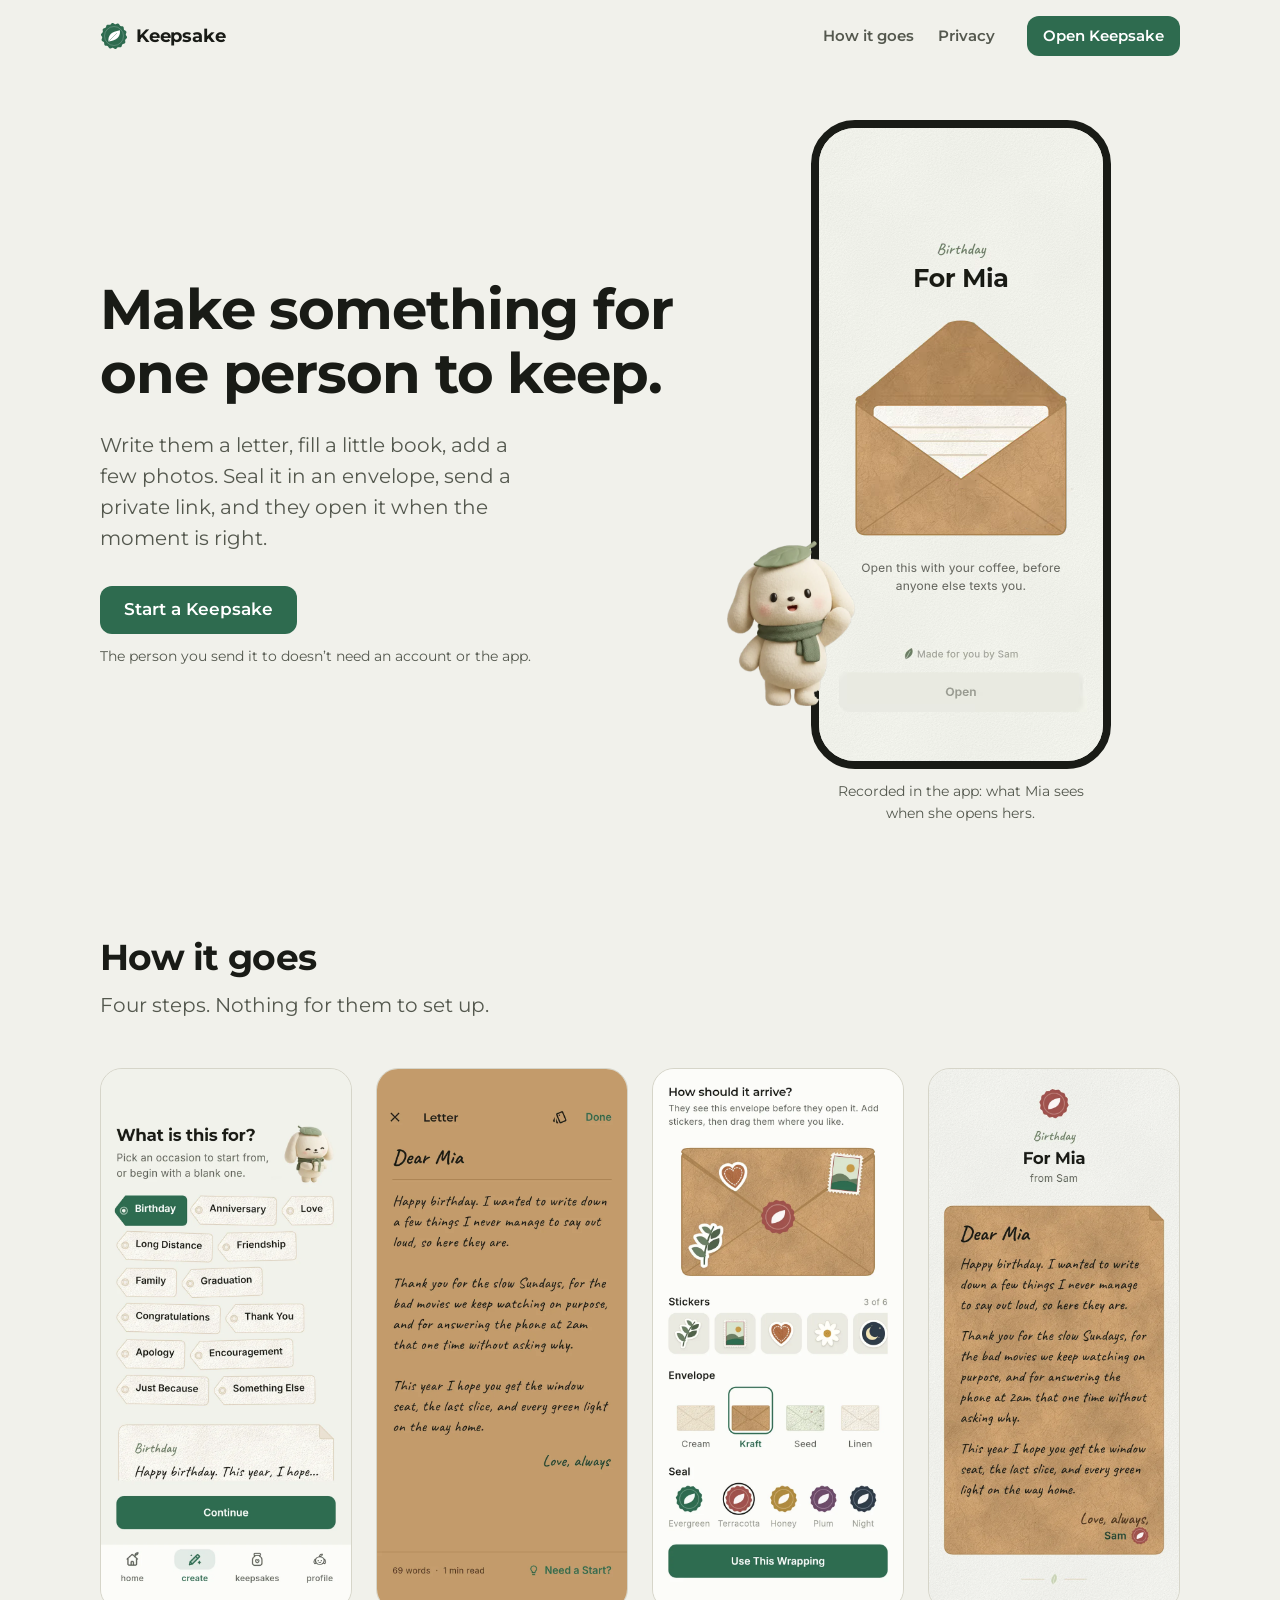
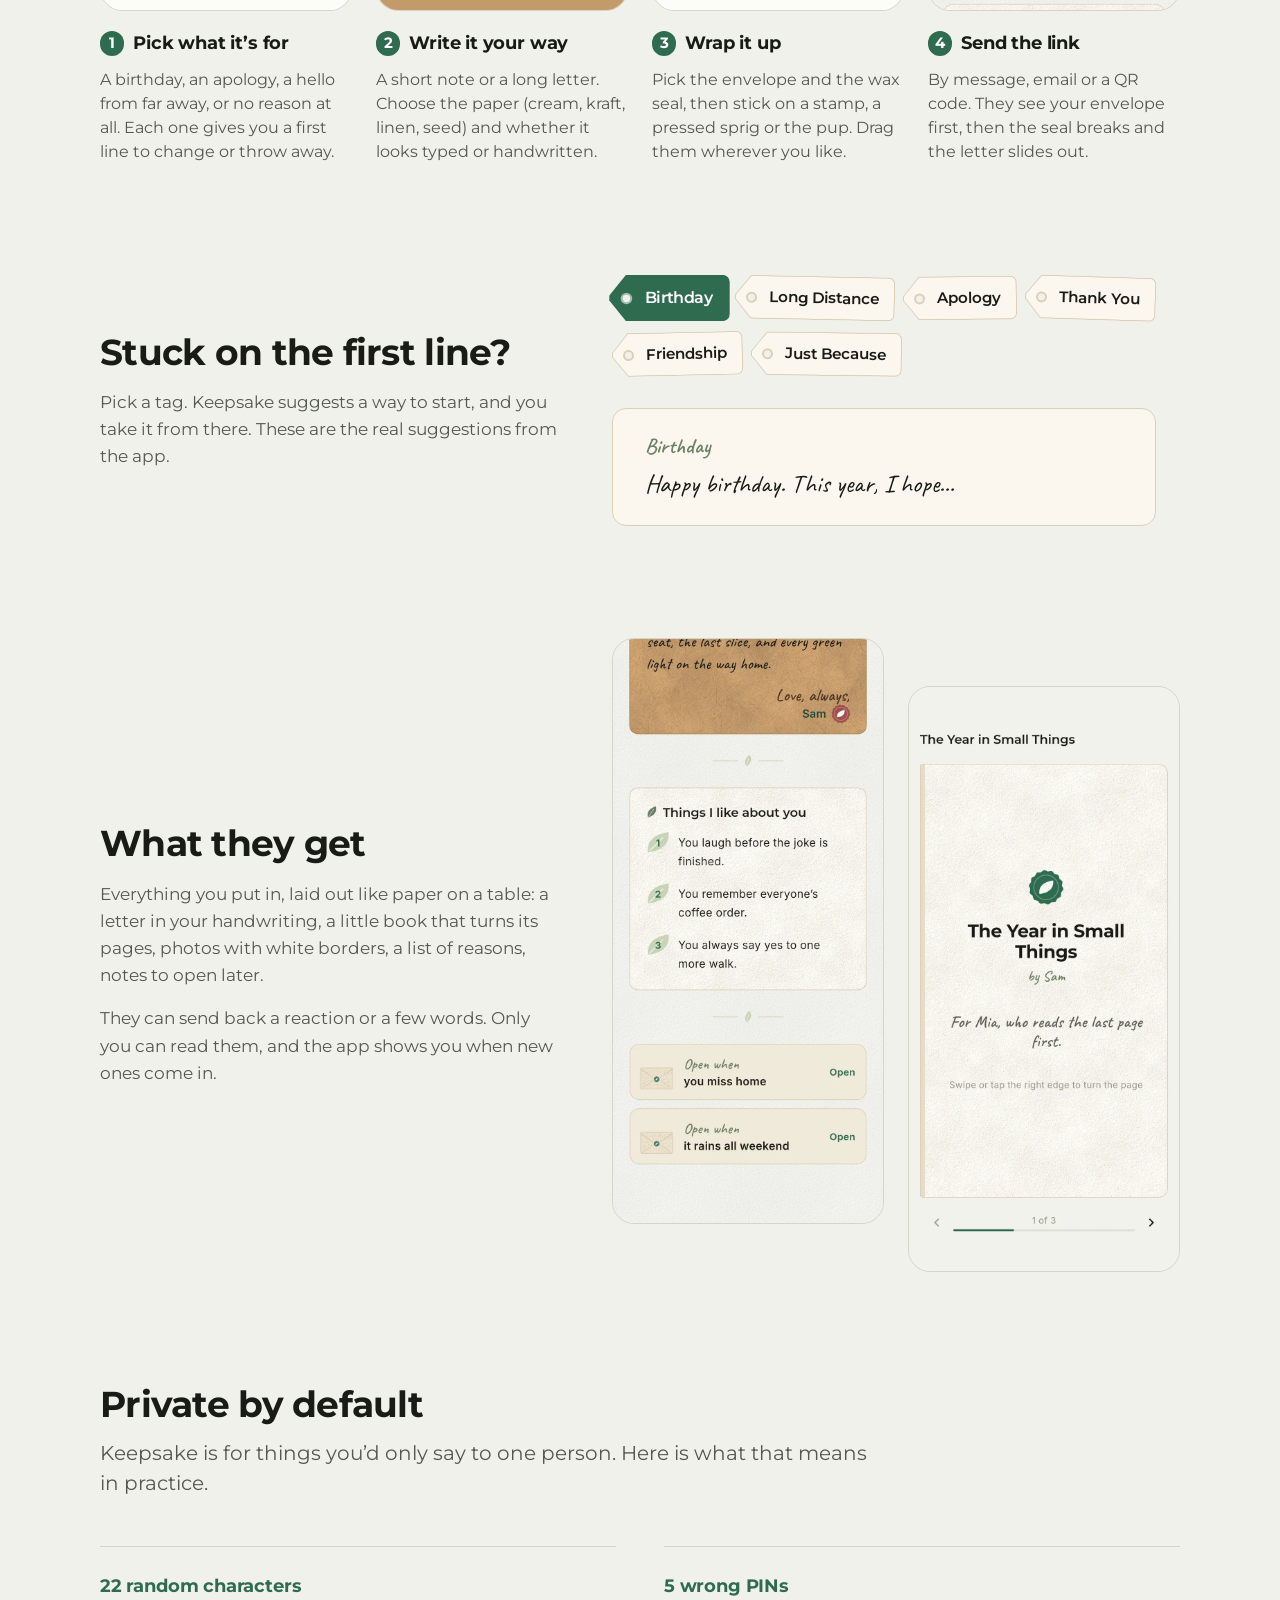
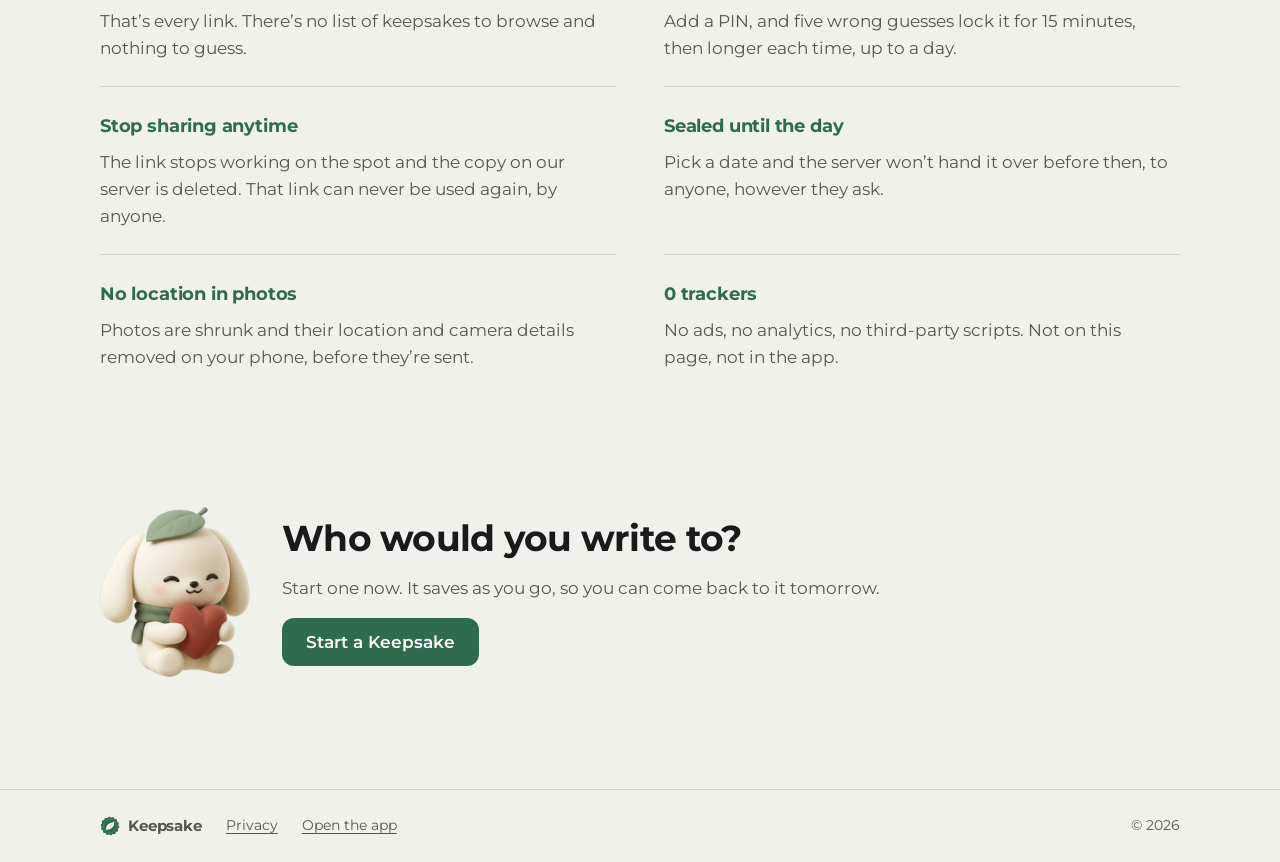
==== website/index.html @ d55c22df "Website, hosting with security headers, and clean share links The landing page in website/ is built " ====
<!doctype html>
<html lang="en">
<head>
<meta charset="utf-8">
<meta name="viewport" content="width=device-width, initial-scale=1, viewport-fit=cover">
<title>Keepsake</title>
<meta name="claude:viewport-fit-sides" content="cover">
<meta name="description" content="Write a letter, fill a little book or add a few photos for one person. Seal it in an envelope, send a private link, and they open it when the time is right.">
<meta name="theme-color" content="#F1F1EB">
<meta name="referrer" content="no-referrer">
<meta property="og:title" content="Keepsake">
<meta property="og:description" content="Make something for one person to keep.">
<meta property="og:image" content="img/cover.webp">
<link rel="icon" type="image/svg+xml" href="favicon.svg">
<link rel="icon" href="favicon.ico" sizes="any">
<link rel="apple-touch-icon" href="apple-touch-icon.png">
<link rel="preload" href="fonts/montserrat-bold.woff2" as="font" type="font/woff2" crossorigin>
<link rel="preload" href="fonts/montserrat-regular.woff2" as="font" type="font/woff2" crossorigin>
<link rel="stylesheet" href="site.css">
</head>
<body>

<header class="bar">
  <div class="wrap bar-in">
    <a class="logo" href="#top" aria-label="Keepsake, back to top">
      <img src="favicon.svg" alt="" width="28" height="28">
      <span>Keepsake</span>
    </a>
    <nav class="links" aria-label="On this page">
      <a href="#how">How it goes</a>
      <a href="#privacy">Privacy</a>
    </nav>
    <a class="btn btn-small" href="app/">Open Keepsake</a>
  </div>
</header>

<main id="top">

  <section class="hero wrap">
    <div class="hero-text">
      <h1>Make something for one person to keep.</h1>
      <p class="lede">Write them a letter, fill a little book, add a few photos. Seal it in an envelope, send a private link, and they open it when the moment is right.</p>
      <div class="cta-row">
        <a class="btn" href="app/">Start a Keepsake</a>
        <p class="note">The person you send it to doesn’t need an account or the app.</p>
      </div>
    </div>
    <figure class="hero-phone">
      <div class="phone-wrap">
        <div class="phone">
          <video id="opening" poster="media/opening-poster.webp"
                 width="585" height="1266" autoplay muted loop playsinline preload="metadata"
                 aria-label="A keepsake opening: the kraft envelope with stickers, the seal breaking, the letter sliding out.">
            <source src="media/opening.webm" type="video/webm">
            <source src="media/opening.mp4" type="video/mp4">
          </video>
        </div>
        <button class="pup" type="button" aria-label="Say hello to the pup">
          <img src="img/pup-wave.webp" alt="" width="360" height="463">
        </button>
      </div>
      <figcaption>Recorded in the app: what Mia sees when she opens hers.</figcaption>
    </figure>
  </section>

  <section class="how" id="how" aria-labelledby="how-title">
    <div class="wrap">
      <h2 id="how-title">How it goes</h2>
      <p class="section-lede">Four steps. Nothing for them to set up.</p>
    </div>
    <ol class="steps wrap" tabindex="0" aria-label="Steps, scroll sideways on small screens">
      <li class="step">
        <img src="img/create.webp" alt="The Create screen: occasions as paper gift tags, Birthday picked, and a first line that reads Happy birthday, this year I hope." width="780" height="1688" loading="lazy">
        <h3><span class="num">1</span> Pick what it’s for</h3>
        <p>A birthday, an apology, a hello from far away, or no reason at all. Each one gives you a first line to change or throw away.</p>
      </li>
      <li class="step">
        <img src="img/writer.webp" alt="Writing a letter in handwriting on kraft paper, starting Dear Mia." width="780" height="1688" loading="lazy">
        <h3><span class="num">2</span> Write it your way</h3>
        <p>A short note or a long letter. Choose the paper (cream, kraft, linen, seed) and whether it looks typed or handwritten.</p>
      </li>
      <li class="step">
        <img src="img/wrap.webp" alt="Wrapping the envelope: kraft paper, a terracotta wax seal, and stickers of a stamp, a heart and a pressed sprig." width="780" height="1688" loading="lazy">
        <h3><span class="num">3</span> Wrap it up</h3>
        <p>Pick the envelope and the wax seal, then stick on a stamp, a pressed sprig or the pup. Drag them wherever you like.</p>
      </li>
      <li class="step">
        <img src="img/letter.webp" alt="The opened gift: a handwritten letter to Mia on kraft paper, signed Love, always, Sam." width="780" height="1688" loading="lazy">
        <h3><span class="num">4</span> Send the link</h3>
        <p>By message, email or a QR code. They see your envelope first, then the seal breaks and the letter slides out.</p>
      </li>
    </ol>
  </section>

  <section class="tags-demo wrap" aria-labelledby="tags-title">
    <div class="tags-text">
      <h2 id="tags-title">Stuck on the first line?</h2>
      <p>Pick a tag. Keepsake suggests a way to start, and you take it from there. These are the real suggestions from the app.</p>
    </div>
    <div class="tags-play">
      <div class="tag-pile" role="radiogroup" aria-label="Occasion">
        <button class="tag" type="button" role="radio" aria-checked="true" data-o="Birthday" data-line="Happy birthday. This year, I hope">Birthday</button>
        <button class="tag" type="button" role="radio" aria-checked="false" data-o="Long Distance" data-line="Even from here, I can picture you">Long Distance</button>
        <button class="tag" type="button" role="radio" aria-checked="false" data-o="Apology" data-line="I have been thinking about what happened, and">Apology</button>
        <button class="tag" type="button" role="radio" aria-checked="false" data-o="Thank You" data-line="I did not say it enough at the time, but">Thank You</button>
        <button class="tag" type="button" role="radio" aria-checked="false" data-o="Friendship" data-line="I knew we would be friends when">Friendship</button>
        <button class="tag" type="button" role="radio" aria-checked="false" data-o="Just Because" data-line="I was thinking about you today when">Just Because</button>
      </div>
      <div class="first-line" aria-live="polite">
        <p class="fl-occasion" id="fl-occasion">Birthday</p>
        <p class="fl-text" id="fl-text">Happy birthday. This year, I hope…</p>
      </div>
    </div>
  </section>

  <section class="opened wrap" aria-labelledby="opened-title">
    <div class="opened-text">
      <h2 id="opened-title">What they get</h2>
      <p>Everything you put in, laid out like paper on a table: a letter in your handwriting, a little book that turns its pages, photos with white borders, a list of reasons, notes to open later.</p>
      <p>They can send back a reaction or a few words. Only you can read them, and the app shows you when new ones come in.</p>
    </div>
    <div class="opened-shots">
      <img src="img/reasons.webp" alt="Further down the gift: a list called Things I like about you, and a note to open later." width="780" height="1688" loading="lazy">
      <img src="img/book.webp" alt="A little book called The Year in Small Things, by Sam, for Mia, who reads the last page first." width="780" height="1688" loading="lazy">
    </div>
  </section>

  <section class="privacy" id="privacy" aria-labelledby="privacy-title">
    <div class="wrap">
      <h2 id="privacy-title">Private by default</h2>
      <p class="section-lede">Keepsake is for things you’d only say to one person. Here is what that means in practice.</p>
      <dl class="facts">
        <div class="fact">
          <dt>22 random characters</dt>
          <dd>That’s every link. There’s no list of keepsakes to browse and nothing to guess.</dd>
        </div>
        <div class="fact">
          <dt>5 wrong PINs</dt>
          <dd>Add a PIN, and five wrong guesses lock it for 15 minutes, then longer each time, up to a day.</dd>
        </div>
        <div class="fact">
          <dt>Stop sharing anytime</dt>
          <dd>The link stops working on the spot and the copy on our server is deleted. That link can never be used again, by anyone.</dd>
        </div>
        <div class="fact">
          <dt>Sealed until the day</dt>
          <dd>Pick a date and the server won’t hand it over before then, to anyone, however they ask.</dd>
        </div>
        <div class="fact">
          <dt>No location in photos</dt>
          <dd>Photos are shrunk and their location and camera details removed on your phone, before they’re sent.</dd>
        </div>
        <div class="fact">
          <dt>0 trackers</dt>
          <dd>No ads, no analytics, no third-party scripts. Not on this page, not in the app.</dd>
        </div>
      </dl>
    </div>
  </section>

  <section class="closing wrap" aria-labelledby="closing-title">
    <img class="closing-pup" src="img/pup-hug.webp" alt="" width="360" height="408">
    <div>
      <h2 id="closing-title">Who would you write to?</h2>
      <p>Start one now. It saves as you go, so you can come back to it tomorrow.</p>
      <a class="btn" href="app/">Start a Keepsake</a>
    </div>
  </section>

</main>

<footer class="foot">
  <div class="wrap foot-in">
    <span class="logo logo-quiet"><img src="favicon.svg" alt="" width="20" height="20"> Keepsake</span>
    <nav aria-label="Footer">
      <a href="#privacy">Privacy</a>
      <a href="app/">Open the app</a>
    </nav>
    <span class="small">© 2026</span>
  </div>
</footer>

<script src="site.js" defer></script>
</body>
</html>
---- website/site.css ----
/* Keepsake: a letter laid on a stone table. Text sits left, the real app sits
   right, and every section shares one vertical rhythm. One flat background,
   one accent, one typeface. */
:root {
  --bg: #F1F1EB;          /* stone, flat, everywhere */
  --ink: #191B16;
  --ink-soft: #54584E;
  --line: #D6D5C9;
  --accent: #2E6B4F;      /* evergreen, the only accent */
  --accent-press: #255640;
  --on-accent: #FFFFFF;
  /* Product surfaces (only inside the tag demo, as in the app). */
  --paper: #FBF7EF;
  --paper-edge: #DCCFB8;

  --font: "Montserrat", "Avenir Next", "Segoe UI", system-ui, sans-serif;
  --hand: "Caveat", "Bradley Hand", cursive;

  /* Type scale, ratio 1.25 from a 17px body. */
  --t-small: 0.85rem;
  --t-body: 1.0625rem;
  --t-lede: 1.25rem;
  --t-h3: 1.125rem;
  --t-h2: clamp(1.75rem, 1.35rem + 1.6vw, 2.25rem);
  --t-h1: clamp(2.25rem, 1.5rem + 3.4vw, 3.5rem);

  /* 8-point spacing. */
  --s1: 4px; --s2: 8px; --s3: 12px; --s4: 16px; --s5: 24px;
  --s6: 32px; --s7: 48px; --s8: 64px;
  --section: clamp(64px, 9vw, 112px);
  --max: 1080px;
  color-scheme: light;
}

@font-face {
  font-family: "Montserrat";
  src: url("fonts/montserrat-regular.woff2") format("woff2");
  font-weight: 400; font-style: normal; font-display: swap;
}
@font-face {
  font-family: "Montserrat";
  src: url("fonts/montserrat-semibold.woff2") format("woff2");
  font-weight: 600; font-style: normal; font-display: swap;
}
@font-face {
  font-family: "Montserrat";
  src: url("fonts/montserrat-bold.woff2") format("woff2");
  font-weight: 700; font-style: normal; font-display: swap;
}
@font-face {
  font-family: "Caveat";
  src: url("fonts/caveat.woff2") format("woff2");
  font-weight: 400 700; font-style: normal; font-display: swap;
}

*, *::before, *::after { box-sizing: border-box; }

html { scroll-behavior: smooth; -webkit-text-size-adjust: 100%; }

body {
  margin: 0;
  background: var(--bg);
  color: var(--ink);
  font-family: var(--font);
  font-size: var(--t-body);
  line-height: 1.6;
  -webkit-font-smoothing: antialiased;
}

img, video { max-width: 100%; height: auto; display: block; }

h1, h2, h3 {
  margin: 0;
  line-height: 1.15;
  letter-spacing: -0.02em;
  text-wrap: balance;
  font-weight: 700;
}
h1 { font-size: var(--t-h1); }
h2 { font-size: var(--t-h2); }
h3 { font-size: var(--t-h3); letter-spacing: -0.01em; line-height: 1.3; }

p { margin: 0; max-width: 60ch; }

a { color: var(--accent); text-underline-offset: 3px; }
a:hover { color: var(--accent-press); }

:focus-visible { outline: 2px solid var(--accent); outline-offset: 3px; border-radius: 4px; }

.wrap {
  width: 100%;
  max-width: calc(var(--max) + 2 * max(16px, env(safe-area-inset-left, 0px)));
  margin-inline: auto;
  padding-left: max(16px, env(safe-area-inset-left, 0px));
  padding-right: max(16px, env(safe-area-inset-right, 0px));
}

/* Buttons: background changes on hover, a small press on tap. */
.btn {
  display: inline-flex;
  align-items: center;
  justify-content: center;
  min-height: 48px;
  padding: 0 var(--s5);
  border-radius: 12px;
  background: var(--accent);
  color: var(--on-accent);
  font-weight: 600;
  text-decoration: none;
  transition: background-color 160ms ease, transform 160ms ease;
}
.btn:hover { background: var(--accent-press); color: var(--on-accent); }
.btn:active { transform: scale(0.97); }
.btn-small { min-height: 40px; padding: 0 var(--s4); font-size: 0.95rem; }

/* Header */
.bar { padding-block: var(--s4); }
.bar-in { display: flex; align-items: center; gap: var(--s5); }
.logo {
  display: inline-flex; align-items: center; gap: var(--s2);
  color: var(--ink); text-decoration: none; font-weight: 700; font-size: 1.15rem;
  letter-spacing: -0.01em;
}
.logo:hover { color: var(--ink); }
.links { display: flex; gap: var(--s5); margin-left: auto; }
.links a { color: var(--ink-soft); text-decoration: none; font-weight: 600; font-size: 0.95rem; }
.links a:hover { color: var(--ink); text-decoration: underline; }
.bar .btn-small { margin-left: var(--s2); }
@media (max-width: 640px) {
  .links { display: none; }
  .bar .btn-small { margin-left: auto; }
}

/* One gap between sections, the same everywhere. */
.how, .tags-demo, .opened, .privacy, .closing { padding-block-start: var(--section); }
.hero { padding-block-start: var(--s7); }
.closing { padding-block-end: var(--section); }
.section-lede { margin-top: var(--s3); color: var(--ink-soft); font-size: var(--t-lede); line-height: 1.5; }

/* Hero: words left, the real thing right. */
.hero {
  display: grid;
  grid-template-columns: minmax(0, 1.15fr) minmax(0, 0.85fr);
  gap: var(--s7);
  align-items: center;
}
.hero-text { display: grid; gap: var(--s5); align-content: center; }
.lede { font-size: var(--t-lede); line-height: 1.55; color: var(--ink-soft); max-width: 34ch; }
.cta-row { display: grid; gap: var(--s3); justify-items: start; margin-top: var(--s2); }
.note { color: var(--ink-soft); font-size: var(--t-small); }

.hero-phone { position: relative; margin: 0; justify-self: center; display: grid; gap: var(--s3); justify-items: center; }
.phone-wrap { position: relative; }
.phone {
  width: min(300px, 74vw);
  aspect-ratio: 585 / 1266;
  border: 8px solid var(--ink);
  border-radius: 44px;
  overflow: hidden;
  background: var(--bg);
}
.phone video { width: 100%; height: 100%; object-fit: cover; }
.hero-phone figcaption { color: var(--ink-soft); font-size: var(--t-small); text-align: center; max-width: 30ch; }

/* The pup hops once when the page loads, and again when you poke it. */
.pup {
  position: absolute;
  left: -84px;
  bottom: 64px;
  width: 128px;
  padding: 0;
  border: 0;
  background: none;
  cursor: pointer;
  animation: hop 720ms cubic-bezier(.3, .7, .4, 1) 600ms 1 both;
  transform-origin: 50% 100%;
}
.pup.again { animation: hop 720ms cubic-bezier(.3, .7, .4, 1) 0ms 1 both; }
@keyframes hop {
  0%   { transform: translateY(0) rotate(0); }
  35%  { transform: translateY(-16px) rotate(-4deg); }
  70%  { transform: translateY(0) rotate(2deg) scale(1.04, 0.95); }
  100% { transform: translateY(0) rotate(0) scale(1, 1); }
}

@media (max-width: 820px) {
  .hero { grid-template-columns: minmax(0, 1fr); gap: var(--s7); }
  .lede { max-width: 40ch; }
  .pup { left: -26px; width: 80px; bottom: 8px; }
}

/* How it goes: four real screens. Sideways scroll on phones. */
.steps {
  list-style: none;
  margin: var(--s7) auto 0;
  display: grid;
  grid-template-columns: repeat(4, minmax(0, 1fr));
  gap: var(--s5);
}
.step { display: grid; gap: var(--s3); align-content: start; }
.step img {
  width: 100%;
  height: auto;
  border-radius: 22px;
  border: 1px solid var(--line);
  margin-bottom: var(--s2);
  transition: transform 200ms ease;
}
.step p { color: var(--ink-soft); font-size: 0.97rem; line-height: 1.55; }
.num {
  display: inline-grid; place-items: center;
  width: 1.6em; height: 1.6em; margin-right: var(--s1);
  border-radius: 50%;
  background: var(--accent); color: var(--on-accent);
  font-size: 0.85em; letter-spacing: 0;
  vertical-align: 0.05em;
}
@media (hover: hover) and (pointer: fine) {
  .step:hover img { transform: translateY(-4px); }
}
@media (max-width: 900px) {
  .steps {
    grid-template-columns: none;
    grid-auto-flow: column;
    grid-auto-columns: min(72vw, 260px);
    overflow-x: auto;
    scroll-snap-type: x mandatory;
    /* Snap to the gutter, not the screen edge. */
    scroll-padding-inline: max(16px, env(safe-area-inset-left, 0px));
    padding-bottom: var(--s4);
    scrollbar-width: thin;
  }
  .step { scroll-snap-align: start; }
}

/* Tags: the same paper gift tags as the app. */
.tags-demo {
  display: grid;
  grid-template-columns: minmax(0, 0.9fr) minmax(0, 1.1fr);
  gap: var(--s7);
  align-items: center;
}
.tags-text { display: grid; gap: var(--s4); }
.tags-text p { color: var(--ink-soft); }
.tags-play { display: grid; gap: var(--s6); }
.tag-pile { display: flex; flex-wrap: wrap; gap: var(--s3) var(--s2); }

.tag {
  --tilt: 0deg;
  position: relative;
  isolation: isolate;
  min-height: 44px;
  padding: 0 var(--s4) 0 34px;
  border: 0;
  border-radius: 7px;
  background: var(--paper-edge);
  clip-path: polygon(16px 0, 100% 0, 100% 100%, 16px 100%, 0 55%, 0 45%);
  color: var(--ink);
  font: 600 0.95rem/1 var(--font);
  cursor: pointer;
  transform: rotate(var(--tilt));
  transition: transform 520ms cubic-bezier(.34, 1.56, .64, 1), color 160ms ease;
}
.tag::before {
  content: "";
  position: absolute;
  inset: 1px;
  z-index: -1;
  border-radius: 6px;
  background: var(--paper);
  clip-path: polygon(15.4px 0, 100% 0, 100% 100%, 15.4px 100%, 0 55%, 0 45%);
  transition: background-color 160ms ease;
}
.tag::after {
  content: "";
  position: absolute;
  left: 13px; top: 50%;
  width: 7px; height: 7px; margin-top: -3.5px;
  border-radius: 50%;
  background: var(--bg);
  box-shadow: 0 0 0 2px var(--paper-edge);
}
.tag:nth-child(1) { --tilt: -1.6deg; }
.tag:nth-child(2) { --tilt: 1.1deg; }
.tag:nth-child(3) { --tilt: -0.6deg; }
.tag:nth-child(4) { --tilt: 1.8deg; }
.tag:nth-child(5) { --tilt: -1.2deg; }
.tag:nth-child(6) { --tilt: 0.7deg; }
.tag[aria-checked="true"] { color: var(--on-accent); transform: rotate(0) scale(1.05); background: var(--accent); }
.tag[aria-checked="true"]::before { background: var(--accent); }
.tag[aria-checked="true"]::after { box-shadow: 0 0 0 2px rgba(255, 255, 255, 0.55); }
/* The clip-path hides an outline, so focus darkens the edge instead. */
.tag:focus-visible { outline: none; background: var(--ink); text-decoration: underline; text-underline-offset: 4px; }
.tag:active { transform: rotate(0) scale(0.95); }

.first-line {
  position: relative;
  padding: var(--s5) var(--s6);
  border: 1px solid var(--paper-edge);
  border-radius: 14px;
  background: var(--paper);
  max-width: 34rem;
}
.fl-occasion { font: 600 1.35rem/1.2 var(--hand); color: #6B7F63; }
.fl-text { font: 400 1.6rem/1.35 var(--hand); color: var(--ink); margin-top: var(--s2); max-width: none; }
.first-line.swap .fl-text, .first-line.swap .fl-occasion { animation: settle 360ms ease both; }
@keyframes settle { from { opacity: 0; transform: translateY(6px); } to { opacity: 1; transform: none; } }

@media (max-width: 820px) {
  .tags-demo { grid-template-columns: minmax(0, 1fr); gap: var(--s6); }
}

/* What they get */
.opened {
  display: grid;
  grid-template-columns: minmax(0, 0.9fr) minmax(0, 1.1fr);
  gap: var(--s7);
  align-items: center;
}
.opened-text { display: grid; gap: var(--s4); }
.opened-text p { color: var(--ink-soft); }
.opened-shots { display: grid; grid-template-columns: 1fr 1fr; gap: var(--s5); align-items: start; }
.opened-shots img { border-radius: 22px; border: 1px solid var(--line); width: 100%; height: auto; }
.opened-shots img:last-child { margin-top: var(--s7); }
@media (max-width: 820px) {
  .opened { grid-template-columns: minmax(0, 1fr); }
  .opened-shots { gap: var(--s4); }
  .opened-shots img:last-child { margin-top: var(--s6); }
}

/* Privacy facts: plain statements, each one true of the code. */
.facts {
  margin: var(--s7) 0 0;
  display: grid;
  grid-template-columns: repeat(2, minmax(0, 1fr));
  gap: 0 var(--s7);
}
.fact { padding-block: var(--s5); border-top: 1px solid var(--line); display: grid; gap: var(--s2); align-content: start; }
.fact dt { font-weight: 700; font-size: 1.15rem; color: var(--accent); letter-spacing: -0.01em; }
.fact dd { margin: 0; color: var(--ink-soft); max-width: 46ch; }
@media (max-width: 760px) { .facts { grid-template-columns: minmax(0, 1fr); } }

/* Closing */
.closing {
  display: grid;
  grid-template-columns: auto minmax(0, 1fr);
  gap: var(--s6);
  align-items: center;
}
.closing > div { display: grid; gap: var(--s4); justify-items: start; }
.closing p { color: var(--ink-soft); }
.closing-pup { width: 150px; height: auto; }
@media (max-width: 560px) {
  .closing { grid-template-columns: minmax(0, 1fr); }
  .closing-pup { width: 120px; }
}

/* Footer */
.foot { border-top: 1px solid var(--line); padding-block: var(--s5); }
.foot-in { display: flex; flex-wrap: wrap; align-items: center; gap: var(--s3) var(--s5); color: var(--ink-soft); font-size: var(--t-small); }
.logo-quiet { font-size: 0.95rem; color: var(--ink-soft); }
.foot nav { display: flex; gap: var(--s5); }
.foot a { color: var(--ink-soft); }
.foot .small { margin-left: auto; }

@media (prefers-reduced-motion: reduce) {
  html { scroll-behavior: auto; }
  *, *::before, *::after { animation: none !important; transition: none !important; }
}
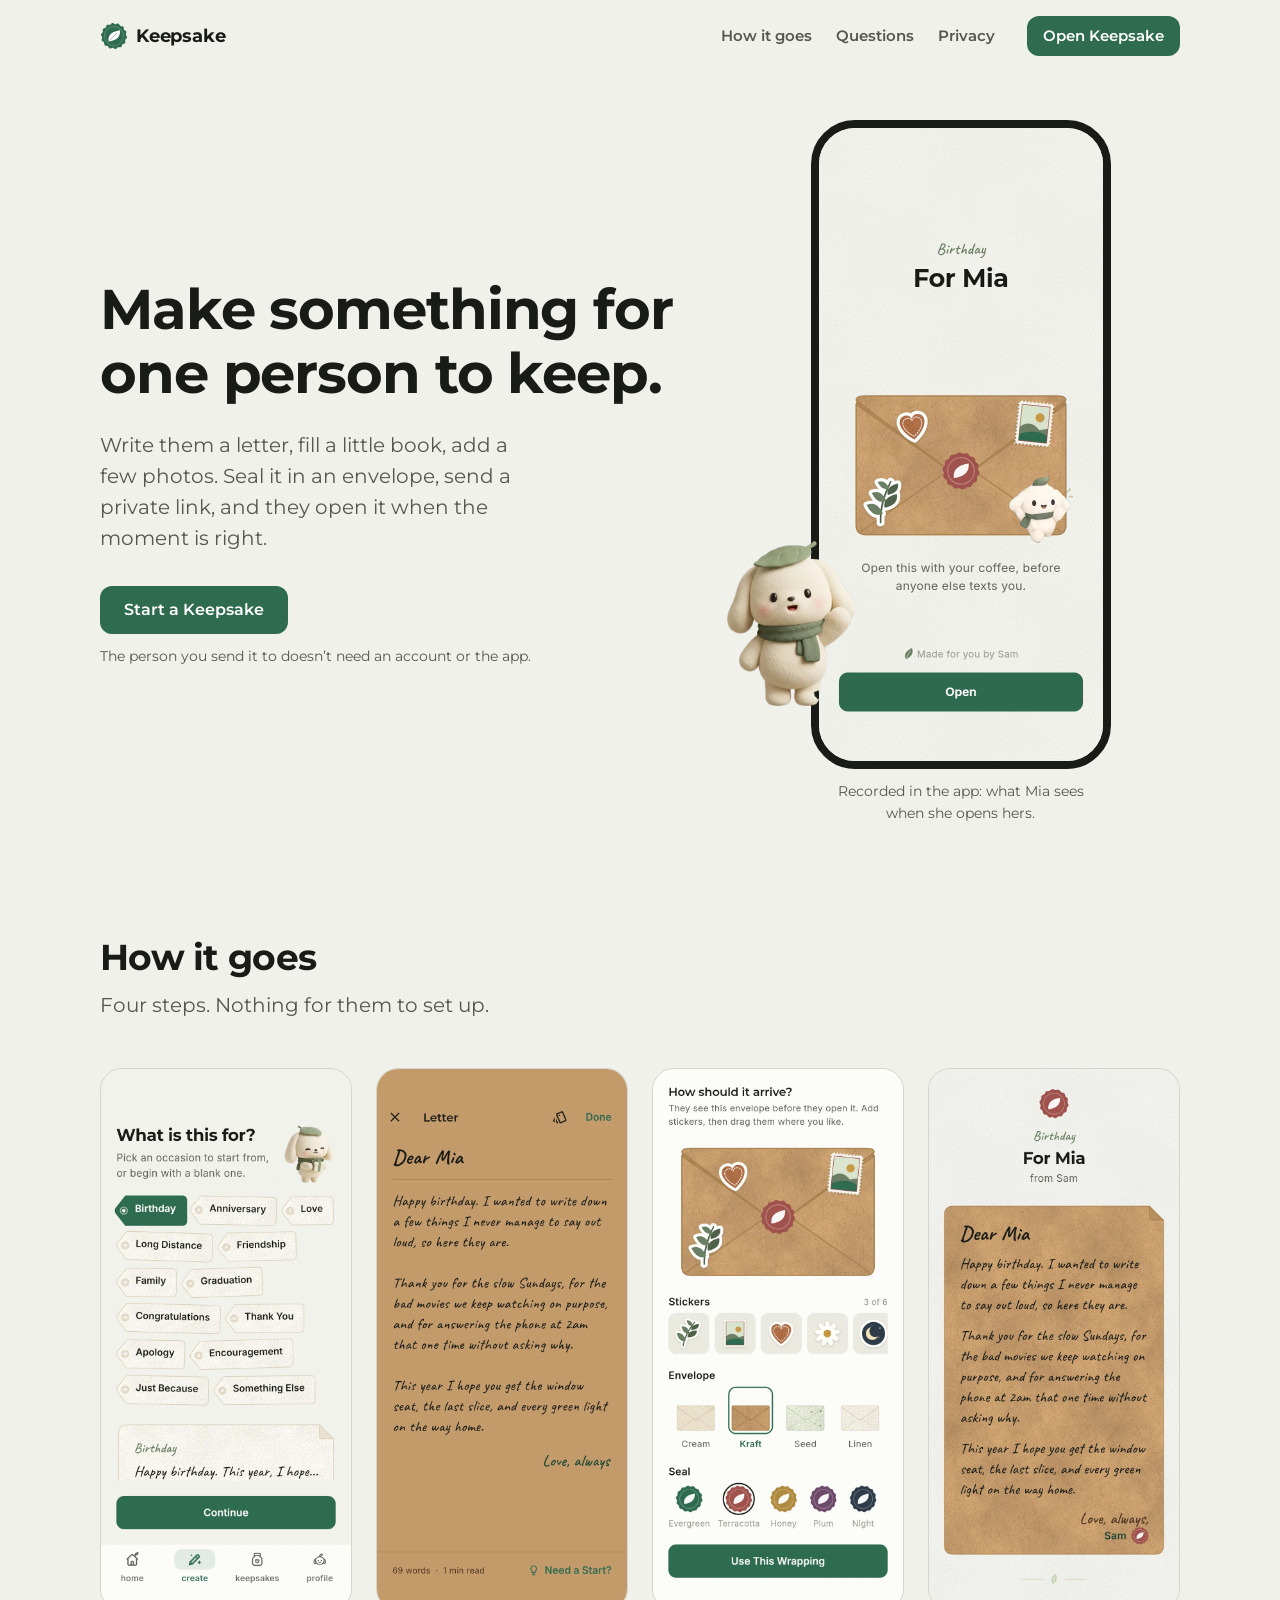
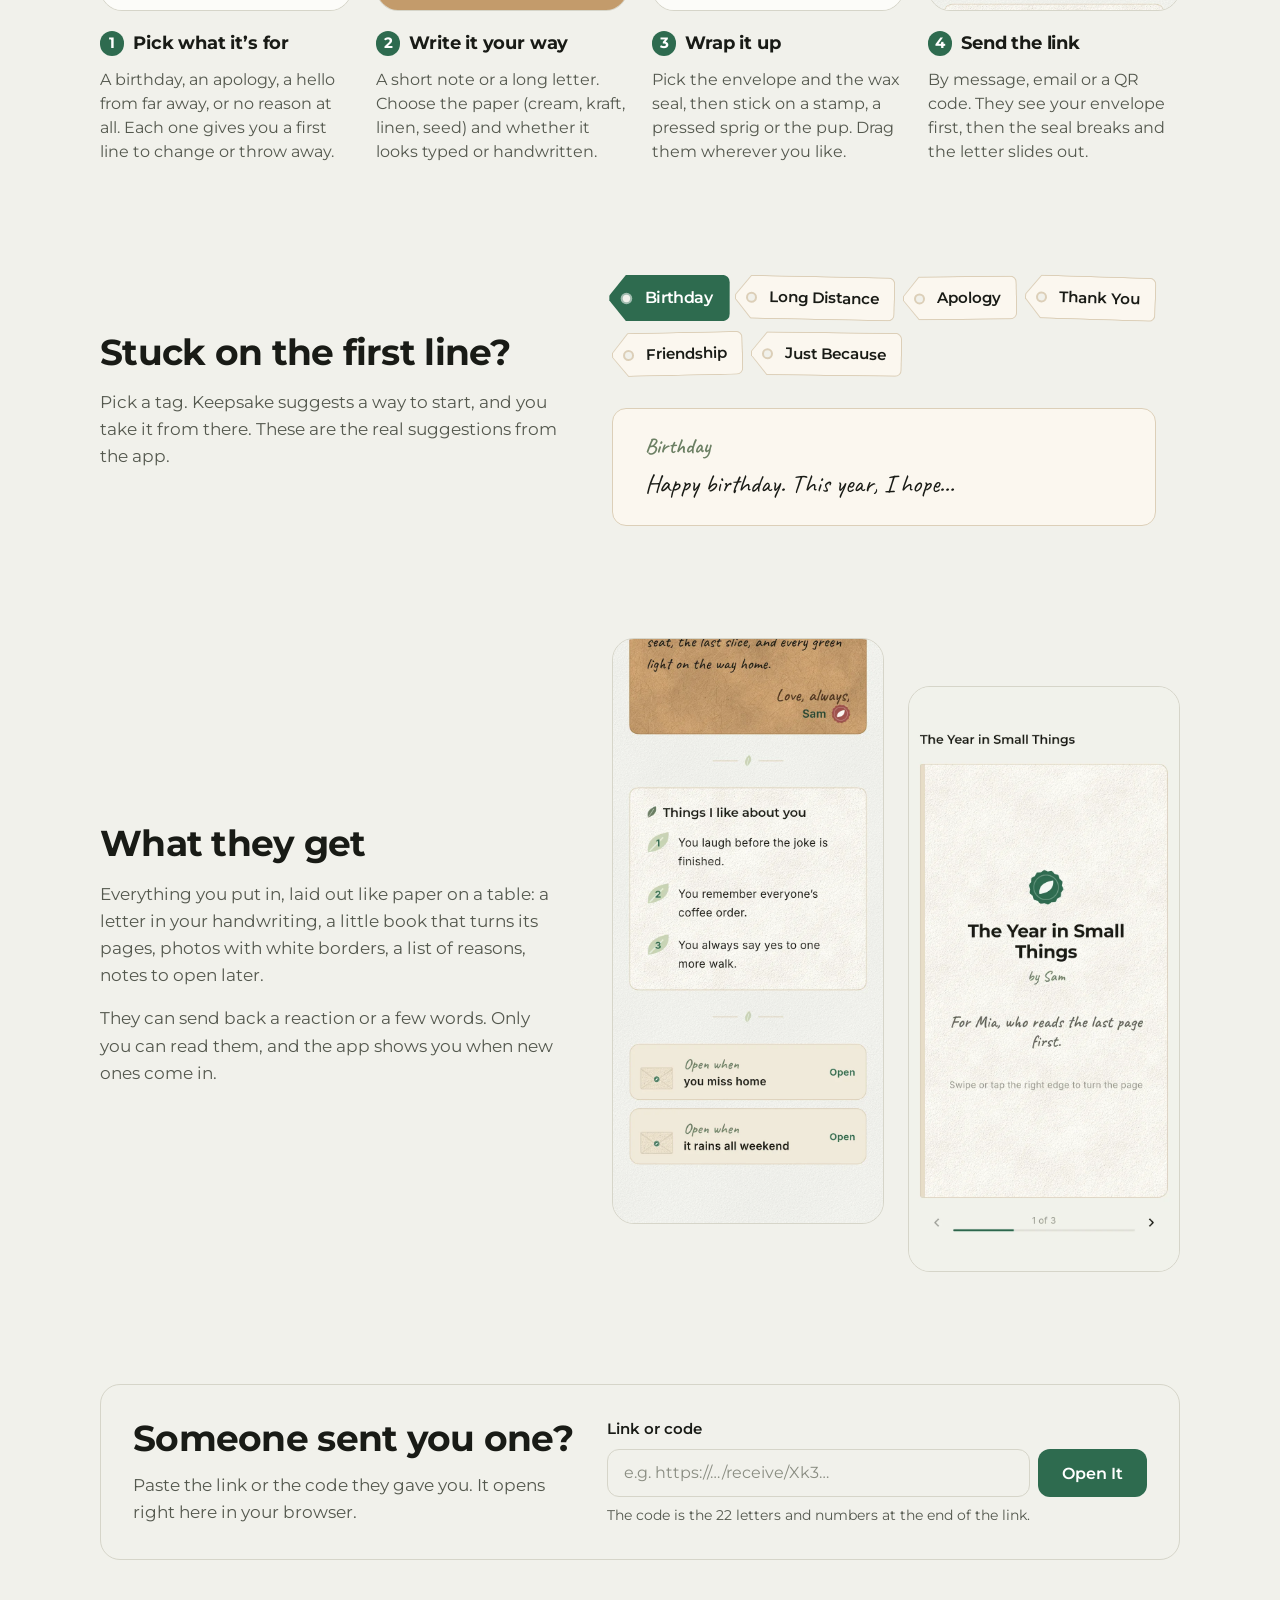
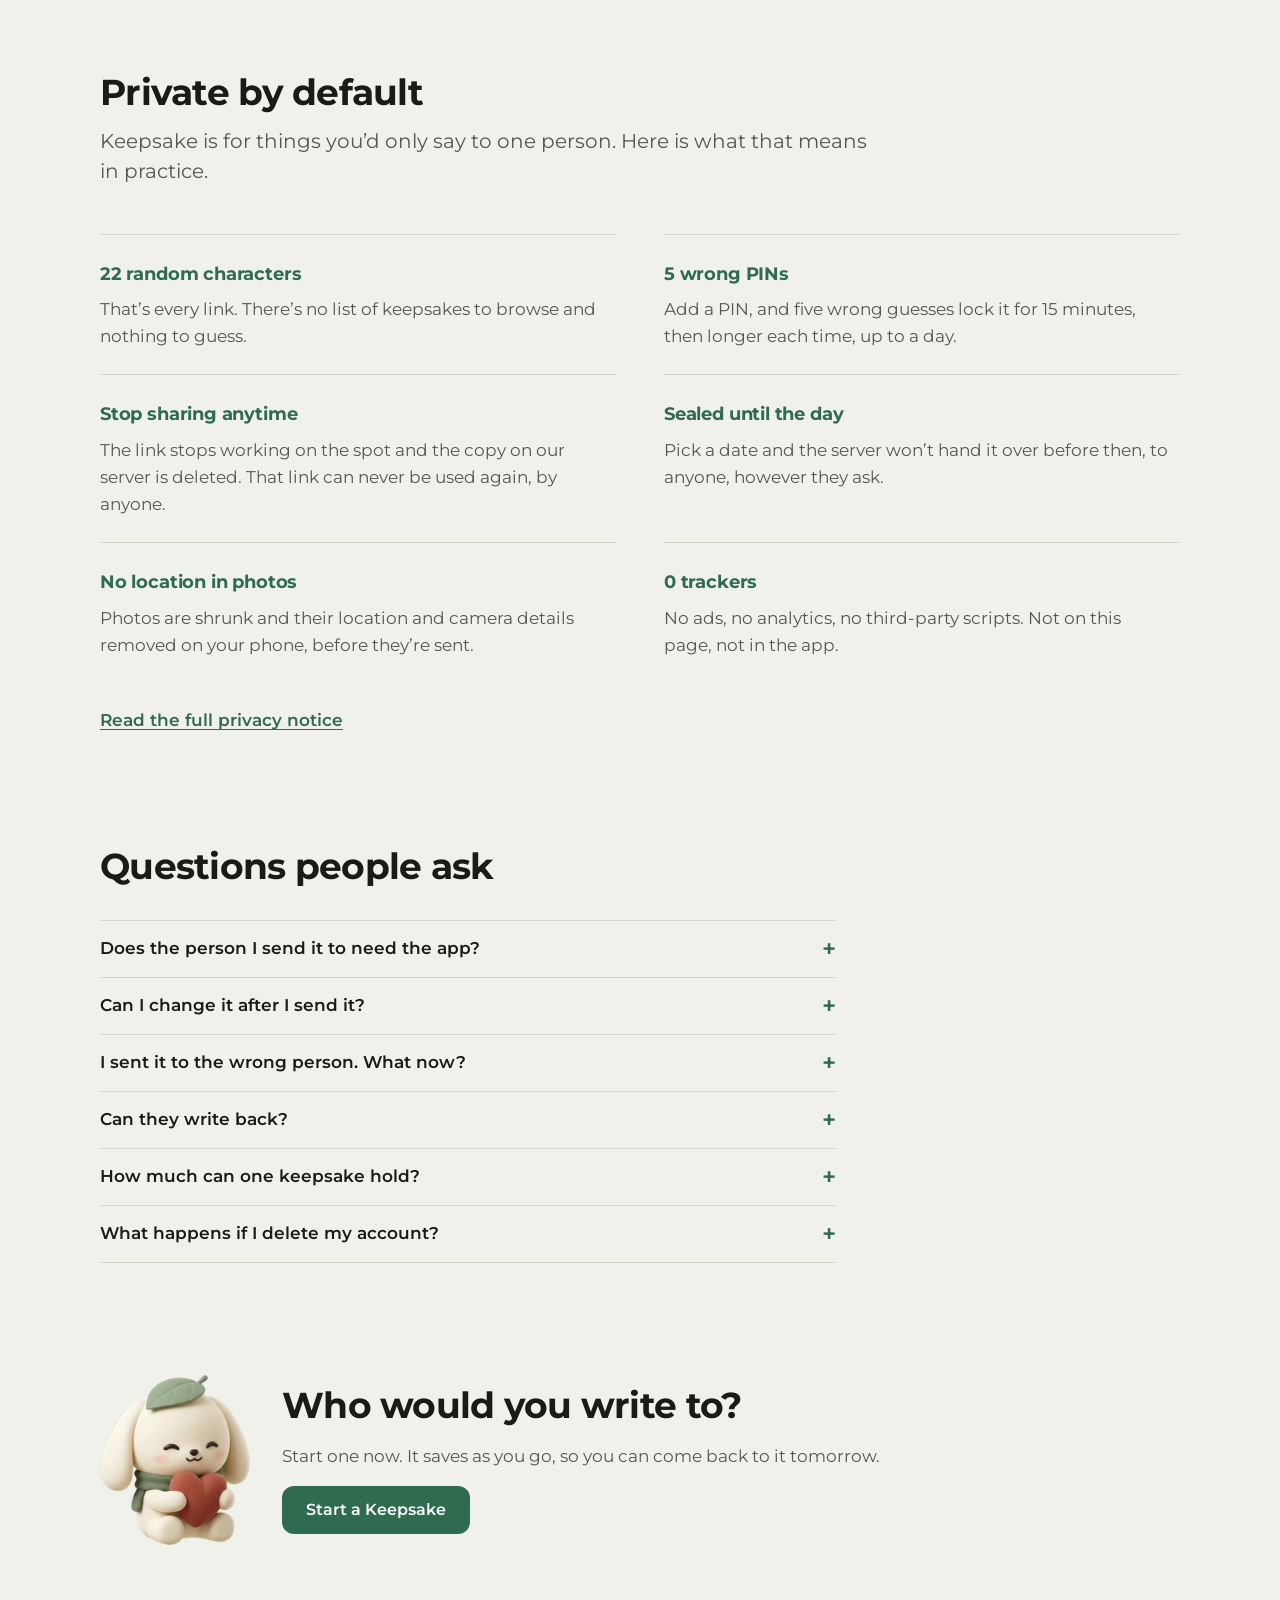
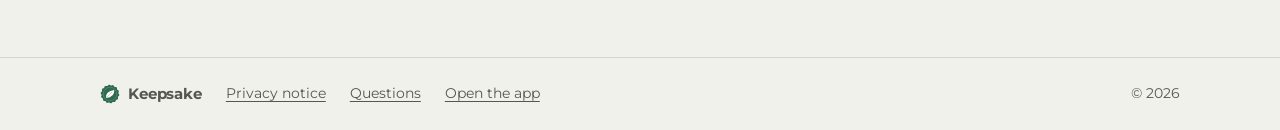
==== commit 66441718: "Website: open-a-code box, questions, privacy page, 404, stricter security Recipients can paste a lin" ====
--- a/website/index.html
+++ b/website/index.html
@@ -2,6 +2,7 @@
 <html lang="en">
 <head>
 <meta charset="utf-8">
+<meta http-equiv="Content-Security-Policy" content="default-src 'none'; script-src 'self'; style-src 'self'; img-src 'self'; media-src 'self'; font-src 'self'; manifest-src 'self'; base-uri 'none'; form-action 'none'; upgrade-insecure-requests; require-trusted-types-for 'script'; trusted-types 'none'">
 <meta name="viewport" content="width=device-width, initial-scale=1, viewport-fit=cover">
 <title>Keepsake</title>
 <meta name="claude:viewport-fit-sides" content="cover">
@@ -28,6 +29,7 @@
     </a>
     <nav class="links" aria-label="On this page">
       <a href="#how">How it goes</a>
+      <a href="#questions">Questions</a>
       <a href="#privacy">Privacy</a>
     </nav>
     <a class="btn btn-small" href="app/">Open Keepsake</a>
@@ -125,6 +127,26 @@
     </div>
   </section>
 
+  <section class="open-code wrap" id="open" aria-labelledby="open-title">
+    <div class="open-card">
+      <div class="open-text">
+        <h2 id="open-title">Someone sent you one?</h2>
+        <p>Paste the link or the code they gave you. It opens right here in your browser.</p>
+      </div>
+      <form class="open-form" id="open-form" novalidate>
+        <label for="code">Link or code</label>
+        <div class="open-row">
+          <input id="code" name="code" type="text" inputmode="url" autocomplete="off"
+                 autocapitalize="off" autocorrect="off" spellcheck="false" maxlength="300"
+                 placeholder="e.g. https://…/receive/Xk3…" aria-describedby="code-help code-error">
+          <button class="btn" type="submit">Open It</button>
+        </div>
+        <p class="help" id="code-help">The code is the 22 letters and numbers at the end of the link.</p>
+        <p class="error" id="code-error" role="alert" hidden></p>
+      </form>
+    </div>
+  </section>
+
   <section class="privacy" id="privacy" aria-labelledby="privacy-title">
     <div class="wrap">
       <h2 id="privacy-title">Private by default</h2>
@@ -155,6 +177,37 @@
           <dd>No ads, no analytics, no third-party scripts. Not on this page, not in the app.</dd>
         </div>
       </dl>
+      <p class="more"><a href="privacy.html">Read the full privacy notice</a></p>
+    </div>
+  </section>
+
+  <section class="faq wrap" id="questions" aria-labelledby="faq-title">
+    <h2 id="faq-title">Questions people ask</h2>
+    <div class="faq-list">
+      <details>
+        <summary>Does the person I send it to need the app?</summary>
+        <p>No. The link opens in any browser on any phone or computer. If they do have the app and an account, they can keep it in their library.</p>
+      </details>
+      <details>
+        <summary>Can I change it after I send it?</summary>
+        <p>Yes. Edit it, then tap Update and Share Again. The same link shows the new version, so you don’t have to send anything new.</p>
+      </details>
+      <details>
+        <summary>I sent it to the wrong person. What now?</summary>
+        <p>Open it in your keepsakes and tap Stop Sharing. The link stops working at once and the copy on our server is deleted. Your keepsake goes back to your drafts, and you can share it again with a new link.</p>
+      </details>
+      <details>
+        <summary>Can they write back?</summary>
+        <p>Yes, with a reaction or a short note of up to 1,000 characters. Only you can read what they send.</p>
+      </details>
+      <details>
+        <summary>How much can one keepsake hold?</summary>
+        <p>Up to 6 photos, a book of up to 40 pages, and letters or essays of about 8,000 words each. Mix them however you like.</p>
+      </details>
+      <details>
+        <summary>What happens if I delete my account?</summary>
+        <p>Everything you made is deleted from our server: your keepsakes, the replies to them and your sign-in. Their links stop working and can never be reused.</p>
+      </details>
     </div>
   </section>
 
@@ -173,7 +226,8 @@
   <div class="wrap foot-in">
     <span class="logo logo-quiet"><img src="favicon.svg" alt="" width="20" height="20"> Keepsake</span>
     <nav aria-label="Footer">
-      <a href="#privacy">Privacy</a>
+      <a href="privacy.html">Privacy notice</a>
+      <a href="#questions">Questions</a>
       <a href="app/">Open the app</a>
     </nav>
     <span class="small">© 2026</span>
--- a/website/site.css
+++ b/website/site.css
@@ -103,10 +103,12 @@
   min-height: 48px;
   padding: 0 var(--s5);
   border-radius: 12px;
+  border: 0;
   background: var(--accent);
   color: var(--on-accent);
-  font-weight: 600;
+  font: 600 1rem/1.2 var(--font);
   text-decoration: none;
+  cursor: pointer;
   transition: background-color 160ms ease, transform 160ms ease;
 }
 .btn:hover { background: var(--accent-press); color: var(--on-accent); }
@@ -126,13 +128,14 @@
 .links a { color: var(--ink-soft); text-decoration: none; font-weight: 600; font-size: 0.95rem; }
 .links a:hover { color: var(--ink); text-decoration: underline; }
 .bar .btn-small { margin-left: var(--s2); }
+.logo + .btn-small { margin-left: auto; } /* pages without the nav links */
 @media (max-width: 640px) {
   .links { display: none; }
   .bar .btn-small { margin-left: auto; }
 }
 
 /* One gap between sections, the same everywhere. */
-.how, .tags-demo, .opened, .privacy, .closing { padding-block-start: var(--section); }
+.how, .tags-demo, .opened, .open-code, .privacy, .faq, .closing { padding-block-start: var(--section); }
 .hero { padding-block-start: var(--s7); }
 .closing { padding-block-end: var(--section); }
 .section-lede { margin-top: var(--s3); color: var(--ink-soft); font-size: var(--t-lede); line-height: 1.5; }
@@ -328,6 +331,46 @@
   .opened-shots img:last-child { margin-top: var(--s6); }
 }
 
+/* Someone sent you one: the only boxed element on the page, because it's
+   the only place you type. */
+.open-card {
+  display: grid;
+  grid-template-columns: minmax(0, 0.9fr) minmax(0, 1.1fr);
+  gap: var(--s6);
+  align-items: center;
+  padding: var(--s6);
+  border: 1px solid var(--line);
+  border-radius: 20px;
+}
+.open-text { display: grid; gap: var(--s3); }
+.open-text p { color: var(--ink-soft); }
+.open-form { display: grid; gap: var(--s2); }
+.open-form label { font-weight: 600; font-size: 0.95rem; }
+.open-row { display: flex; gap: var(--s2); }
+.open-row input {
+  flex: 1;
+  min-width: 0;
+  min-height: 48px;
+  padding: 0 var(--s4);
+  border: 1.5px solid var(--line);
+  border-radius: 12px;
+  background: var(--bg);
+  color: var(--ink);
+  font: 400 1rem/1.4 var(--font);
+  transition: border-color 160ms ease;
+}
+.open-row input::placeholder { color: #8A8D82; }
+.open-row input:focus { outline: none; border-color: var(--accent); }
+.open-row input[aria-invalid="true"] { border-color: #A3473A; }
+.help { color: var(--ink-soft); font-size: var(--t-small); }
+.error { color: #A3473A; font-size: var(--t-small); font-weight: 600; }
+@media (max-width: 820px) {
+  .open-card { grid-template-columns: minmax(0, 1fr); padding: var(--s5); gap: var(--s5); }
+}
+@media (max-width: 420px) {
+  .open-row { flex-direction: column; }
+}
+
 /* Privacy facts: plain statements, each one true of the code. */
 .facts {
   margin: var(--s7) 0 0;
@@ -339,6 +382,36 @@
 .fact dt { font-weight: 700; font-size: 1.15rem; color: var(--accent); letter-spacing: -0.01em; }
 .fact dd { margin: 0; color: var(--ink-soft); max-width: 46ch; }
 @media (max-width: 760px) { .facts { grid-template-columns: minmax(0, 1fr); } }
+
+.more { margin-top: var(--s5); font-weight: 600; }
+
+/* Questions: native details, so they work without script and by keyboard. */
+.faq-list { margin-top: var(--s6); border-bottom: 1px solid var(--line); max-width: 46rem; }
+.faq details { border-top: 1px solid var(--line); }
+.faq summary {
+  display: flex;
+  align-items: center;
+  justify-content: space-between;
+  gap: var(--s4);
+  min-height: 56px;
+  padding-block: var(--s3);
+  font-weight: 600;
+  cursor: pointer;
+  list-style: none;
+}
+.faq summary::-webkit-details-marker { display: none; }
+.faq summary::after {
+  content: "+";
+  flex: none;
+  font-size: 1.5rem;
+  line-height: 1;
+  color: var(--accent);
+  transition: transform 220ms cubic-bezier(.34, 1.56, .64, 1);
+}
+.faq details[open] summary::after { transform: rotate(45deg); }
+.faq summary:hover { color: var(--accent); }
+.faq details p { color: var(--ink-soft); padding-bottom: var(--s5); }
+.faq details[open] p { animation: settle 280ms ease both; }
 
 /* Closing */
 .closing {
@@ -367,3 +440,19 @@
   html { scroll-behavior: auto; }
   *, *::before, *::after { animation: none !important; transition: none !important; }
 }
+
+/* Privacy notice: a readable column, the same type as the home page. */
+.doc { padding-block: var(--s7) var(--section); display: grid; gap: var(--s4); max-width: calc(46rem + 2 * max(16px, env(safe-area-inset-left, 0px))); margin-inline: auto; }
+.doc h1 { font-size: var(--t-h2); }
+.doc h2 { font-size: 1.3rem; margin-top: var(--s5); }
+.doc .lede { max-width: 46ch; }
+.doc .stamp { color: var(--ink-soft); font-size: var(--t-small); }
+.doc p, .doc li { color: var(--ink-soft); }
+.doc strong { color: var(--ink); }
+.doc ul { margin: 0; padding-left: 1.2em; display: grid; gap: var(--s3); }
+.doc .back { margin-top: var(--s5); font-weight: 600; }
+
+/* Not found */
+.lost { min-height: 80vh; display: grid; place-content: center; justify-items: center; text-align: center; gap: var(--s4); padding-block: var(--s7); }
+.lost img { width: 180px; }
+.lost p { color: var(--ink-soft); max-width: 40ch; }
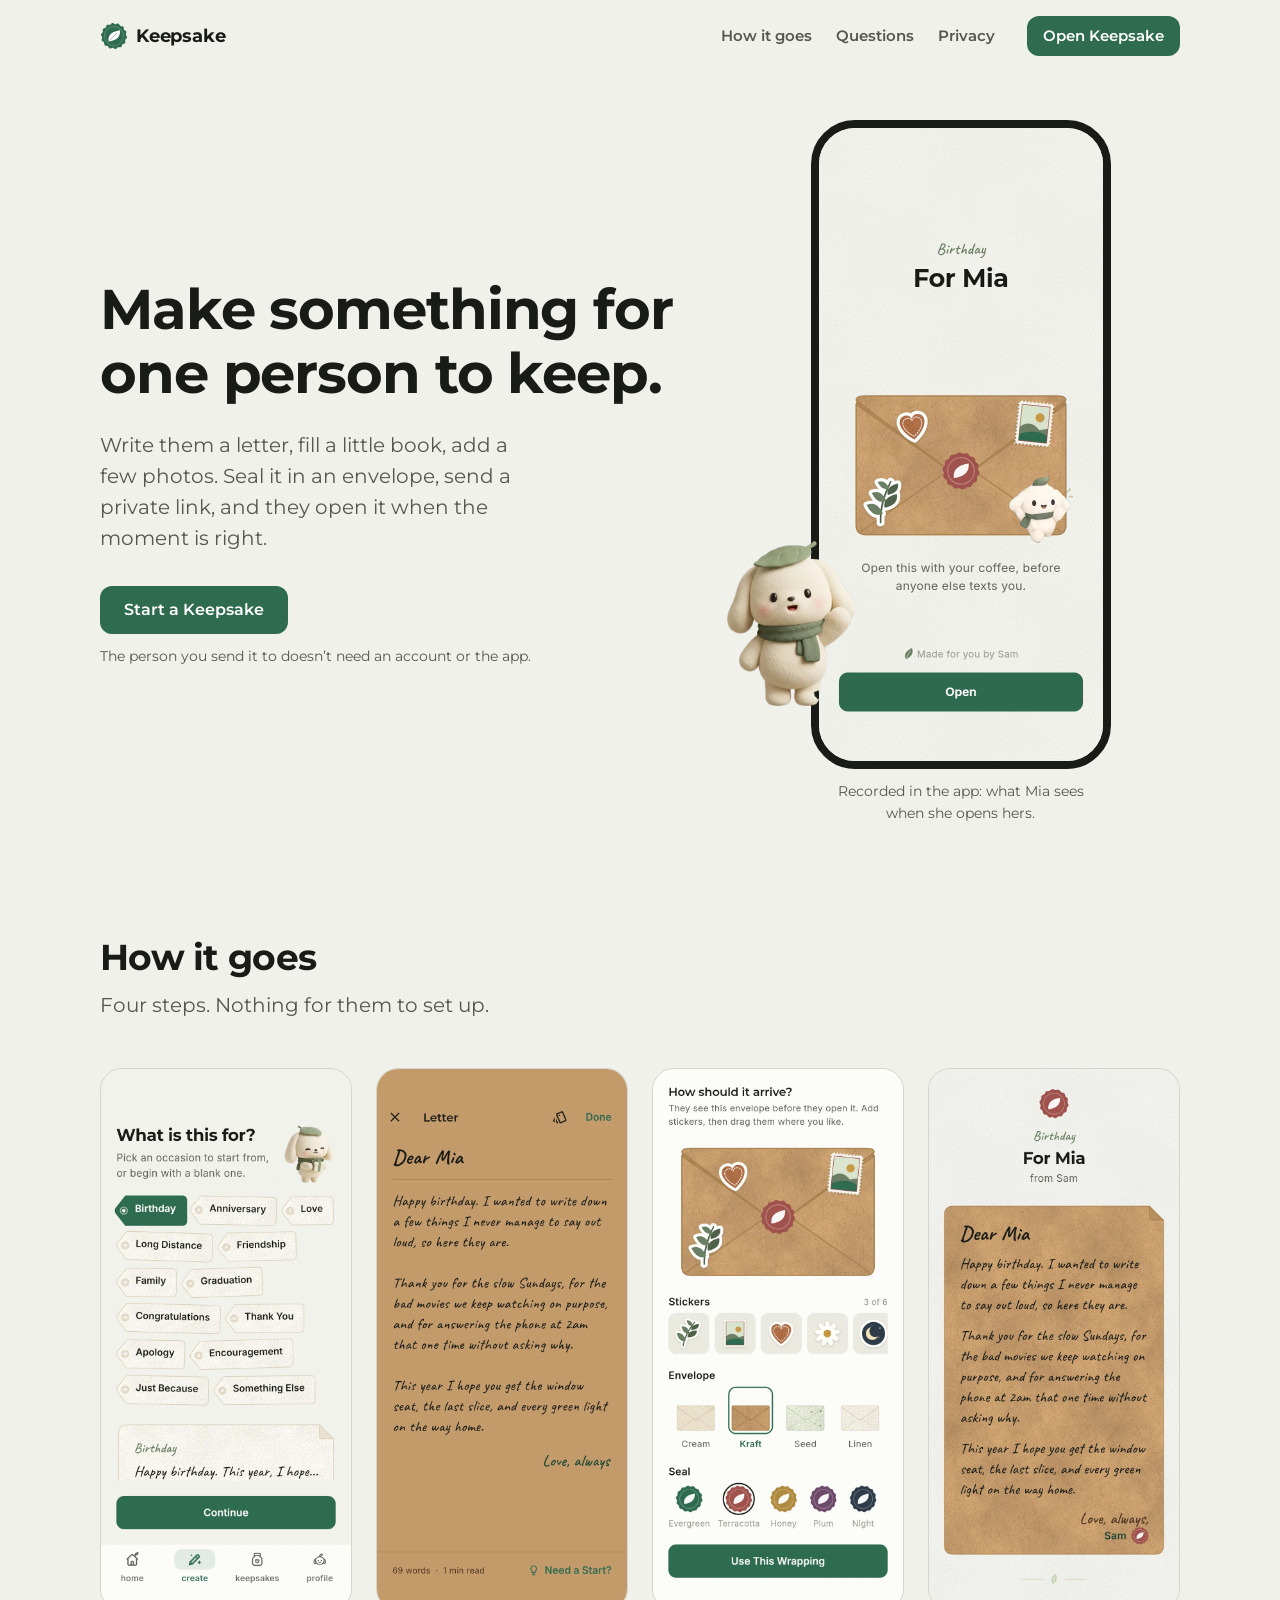
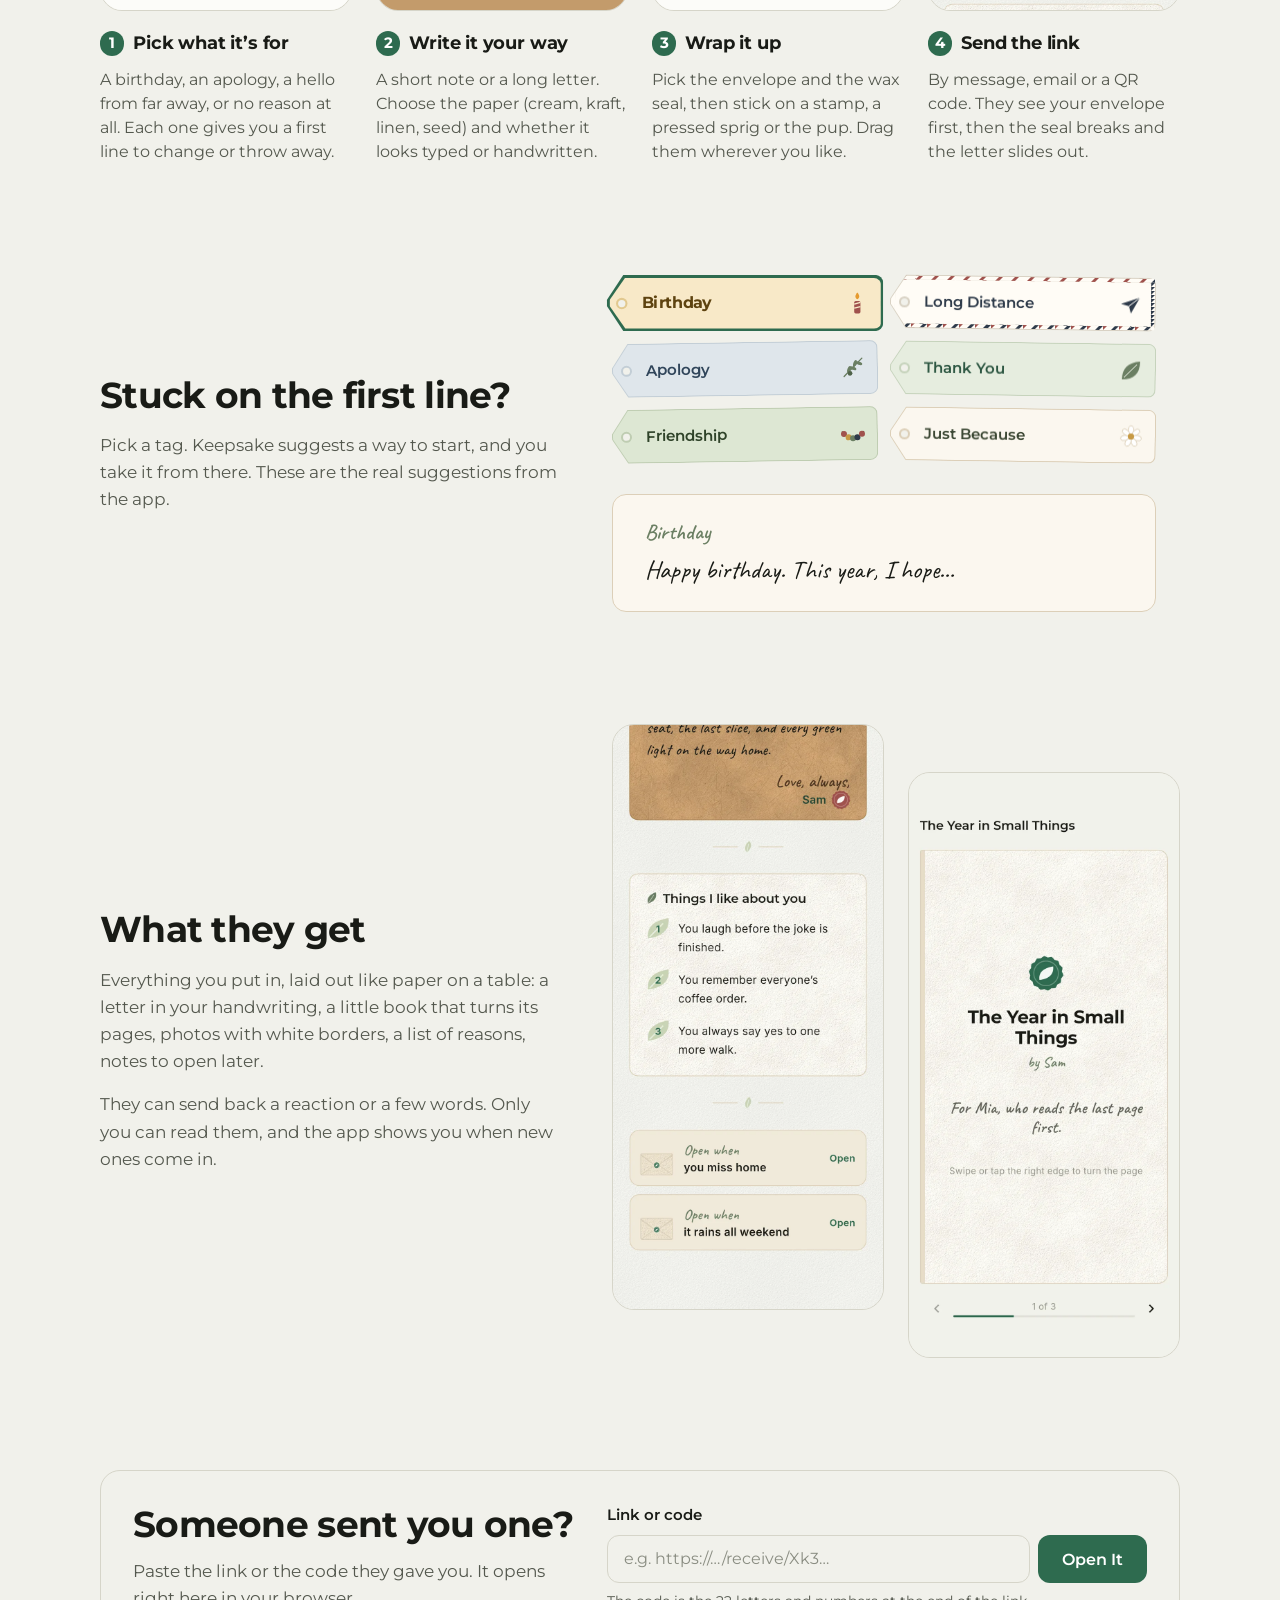
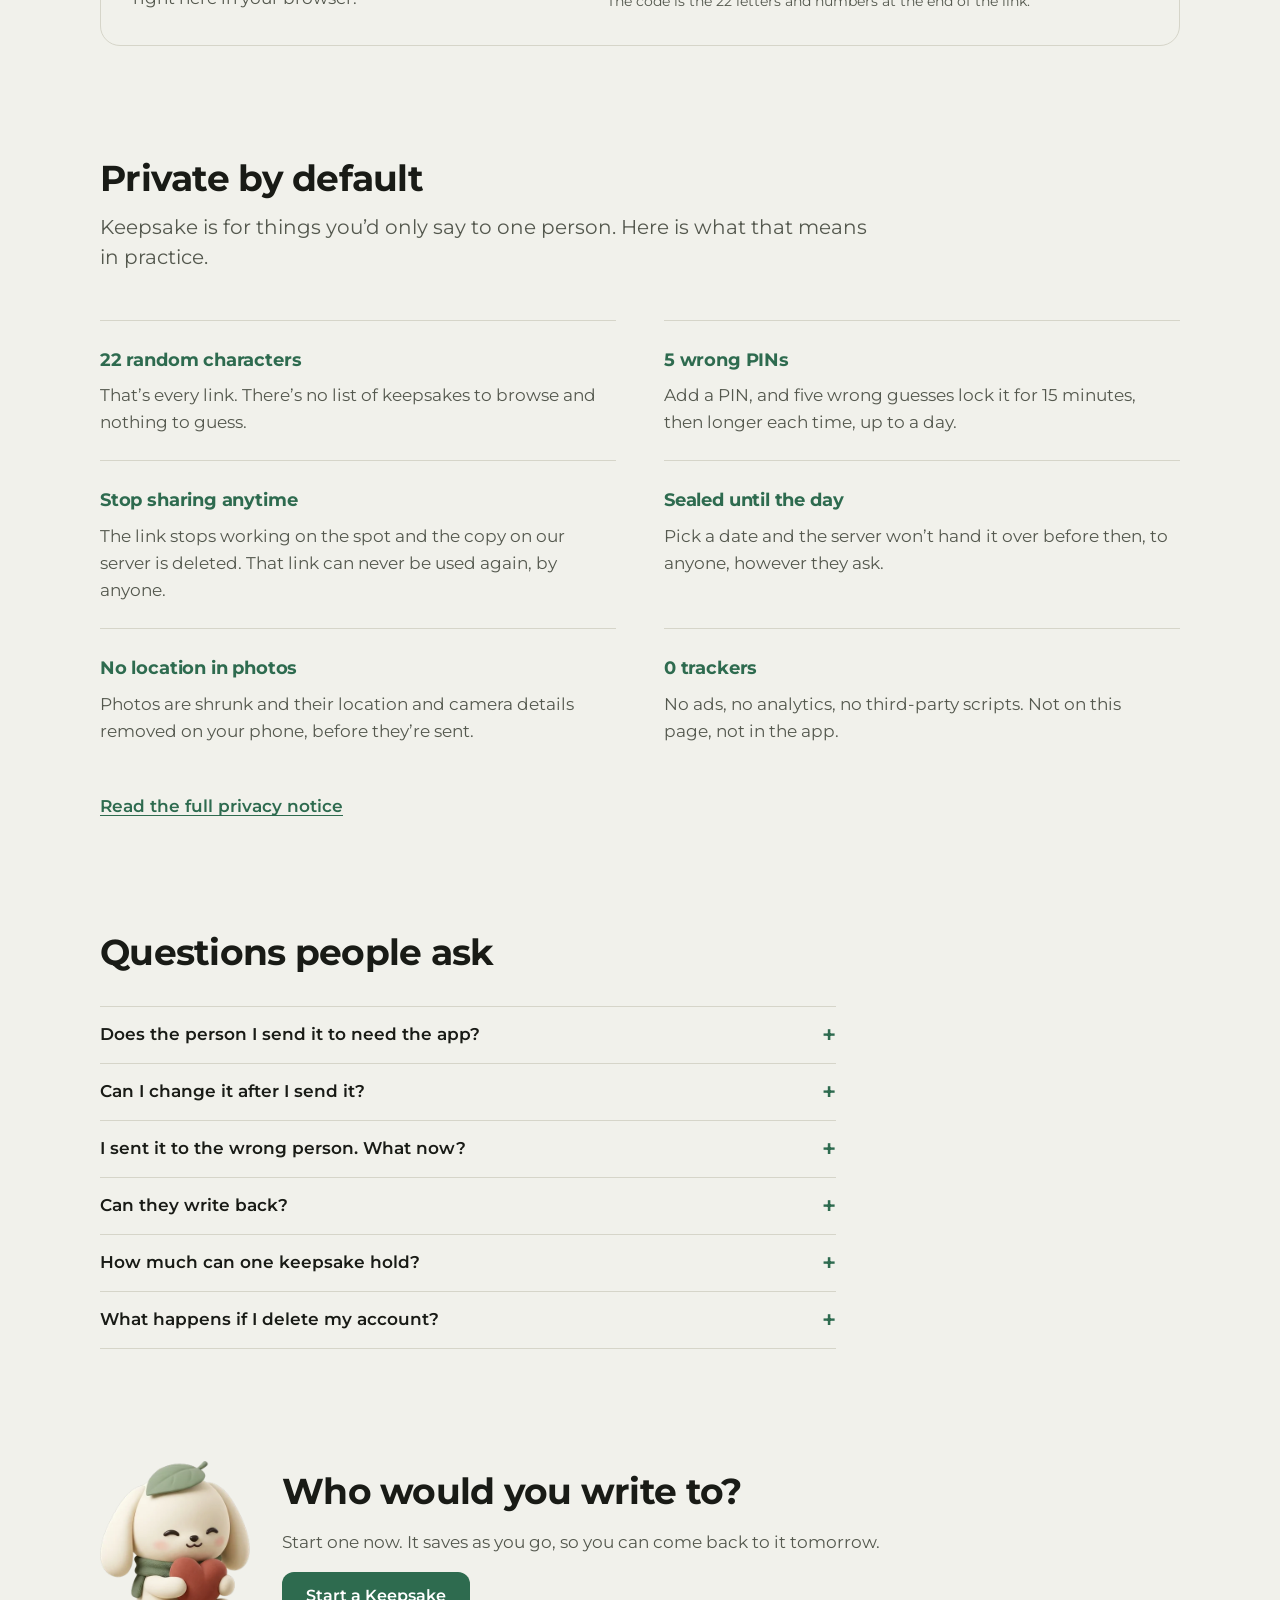
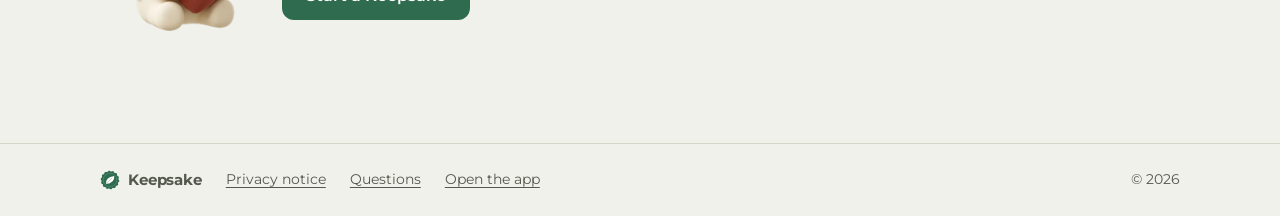
==== commit e8b6e89c: "Occasion tags printed for their occasion, shelved in groups Each tag has its own paper and printed m" ====
--- a/website/index.html
+++ b/website/index.html
@@ -101,12 +101,12 @@
     </div>
     <div class="tags-play">
       <div class="tag-pile" role="radiogroup" aria-label="Occasion">
-        <button class="tag" type="button" role="radio" aria-checked="true" data-o="Birthday" data-line="Happy birthday. This year, I hope">Birthday</button>
-        <button class="tag" type="button" role="radio" aria-checked="false" data-o="Long Distance" data-line="Even from here, I can picture you">Long Distance</button>
-        <button class="tag" type="button" role="radio" aria-checked="false" data-o="Apology" data-line="I have been thinking about what happened, and">Apology</button>
-        <button class="tag" type="button" role="radio" aria-checked="false" data-o="Thank You" data-line="I did not say it enough at the time, but">Thank You</button>
-        <button class="tag" type="button" role="radio" aria-checked="false" data-o="Friendship" data-line="I knew we would be friends when">Friendship</button>
-        <button class="tag" type="button" role="radio" aria-checked="false" data-o="Just Because" data-line="I was thinking about you today when">Just Because</button>
+        <button class="tag tag-birthday" type="button" role="radio" aria-checked="true" data-o="Birthday" data-line="Happy birthday. This year, I hope"><span>Birthday</span><svg class="motif" viewBox="0 0 26 26" aria-hidden="true"><rect x="10" y="11" width="6" height="12" rx="1.5" fill="#A0524D"/><path d="M10 14l6-1.5M10 18l6-1.5" stroke="#F8E9C8" stroke-width="1.2"/><path d="M13 3c2.5 3 2.5 5 0 6.5-2.5-1.5-2.5-3.5 0-6.5z" fill="#E59A2F"/></svg></button>
+        <button class="tag tag-long" type="button" role="radio" aria-checked="false" data-o="Long Distance" data-line="Even from here, I can picture you"><span>Long Distance</span><svg class="motif" viewBox="0 0 26 26" aria-hidden="true"><path d="M22 6 3 12.5l8 2.2 2 7.3z" fill="#2F3B4A"/><path d="M22 6 11 14.7" stroke="#FFFCF6" stroke-width="1"/></svg></button>
+        <button class="tag tag-apology" type="button" role="radio" aria-checked="false" data-o="Apology" data-line="I have been thinking about what happened, and"><span>Apology</span><svg class="motif" viewBox="0 0 26 26" aria-hidden="true"><path d="M4 22C10 16 14 12 22 4" stroke="#6B7F63" stroke-width="1.3" fill="none" stroke-linecap="round"/><g fill="#6B7F63"><ellipse cx="9" cy="15" rx="3.5" ry="1.6" transform="rotate(-70 9 15)"/><ellipse cx="13" cy="14" rx="3.5" ry="1.6" transform="rotate(20 13 14)"/><ellipse cx="15" cy="9" rx="3.5" ry="1.6" transform="rotate(-70 15 9)"/><ellipse cx="19" cy="9" rx="3.5" ry="1.6" transform="rotate(20 19 9)"/></g><circle cx="10" cy="19" r="2.3" fill="#4F6249"/></svg></button>
+        <button class="tag tag-thanks" type="button" role="radio" aria-checked="false" data-o="Thank You" data-line="I did not say it enough at the time, but"><span>Thank You</span><svg class="motif" viewBox="0 0 26 26" aria-hidden="true"><path d="M4 22C4 11 10 5 22 4c0 12-6 18-18 18z" fill="#6B7F63"/><path d="M6 20 19 7" stroke="#E6EDDF" stroke-width="1"/></svg></button>
+        <button class="tag tag-friends" type="button" role="radio" aria-checked="false" data-o="Friendship" data-line="I knew we would be friends when"><span>Friendship</span><svg class="motif" viewBox="0 0 26 26" aria-hidden="true"><path d="M2 11q11 14 22 0" stroke="#2F4329" stroke-width="1" fill="none"/><circle cx="4" cy="13.6" r="3" fill="#A0524D"/><circle cx="8.6" cy="17" r="3" fill="#C79A45"/><circle cx="13" cy="18" r="3" fill="#6B7F63"/><circle cx="17.4" cy="17" r="3" fill="#2F3B4A"/><circle cx="22" cy="13.6" r="3" fill="#A0524D"/></svg></button>
+        <button class="tag tag-just" type="button" role="radio" aria-checked="false" data-o="Just Because" data-line="I was thinking about you today when"><span>Just Because</span><svg class="motif" viewBox="0 0 26 26" aria-hidden="true"><g fill="#fff" stroke="#DCCFB8" stroke-width=".8"><ellipse cx="13" cy="6.5" rx="2.6" ry="4.2"/><ellipse cx="13" cy="6.5" rx="2.6" ry="4.2" transform="rotate(51 13 13)"/><ellipse cx="13" cy="6.5" rx="2.6" ry="4.2" transform="rotate(103 13 13)"/><ellipse cx="13" cy="6.5" rx="2.6" ry="4.2" transform="rotate(154 13 13)"/><ellipse cx="13" cy="6.5" rx="2.6" ry="4.2" transform="rotate(206 13 13)"/><ellipse cx="13" cy="6.5" rx="2.6" ry="4.2" transform="rotate(257 13 13)"/><ellipse cx="13" cy="6.5" rx="2.6" ry="4.2" transform="rotate(309 13 13)"/></g><circle cx="13" cy="13" r="3.1" fill="#C79A45"/></svg></button>
       </div>
       <div class="first-line" aria-live="polite">
         <p class="fl-occasion" id="fl-occasion">Birthday</p>
--- a/website/site.css
+++ b/website/site.css
@@ -236,7 +236,8 @@
   .step { scroll-snap-align: start; }
 }
 
-/* Tags: the same paper gift tags as the app. */
+/* Tags: the same paper gift tags as the app, each printed for its
+   occasion, two to a row. */
 .tags-demo {
   display: grid;
   grid-template-columns: minmax(0, 0.9fr) minmax(0, 1.1fr);
@@ -246,55 +247,76 @@
 .tags-text { display: grid; gap: var(--s4); }
 .tags-text p { color: var(--ink-soft); }
 .tags-play { display: grid; gap: var(--s6); }
-.tag-pile { display: flex; flex-wrap: wrap; gap: var(--s3) var(--s2); }
+.tag-pile { display: grid; grid-template-columns: repeat(2, minmax(0, 1fr)); gap: var(--s3); max-width: 34rem; }
 
 .tag {
   --tilt: 0deg;
+  --paper: #FBF7EF;
+  --ink: #3B4733;
+  --edge: #DCCFB8;
+  --inset: 1px;
   position: relative;
   isolation: isolate;
-  min-height: 44px;
-  padding: 0 var(--s4) 0 34px;
+  display: flex;
+  align-items: center;
+  justify-content: space-between;
+  gap: var(--s2);
+  min-height: 54px;
+  padding: var(--s2) var(--s3) var(--s2) 34px;
   border: 0;
-  border-radius: 7px;
-  background: var(--paper-edge);
+  border-radius: 8px;
+  background: var(--edge);
   clip-path: polygon(16px 0, 100% 0, 100% 100%, 16px 100%, 0 55%, 0 45%);
   color: var(--ink);
-  font: 600 0.95rem/1 var(--font);
+  font: 600 0.95rem/1.2 var(--font);
+  text-align: left;
   cursor: pointer;
   transform: rotate(var(--tilt));
-  transition: transform 520ms cubic-bezier(.34, 1.56, .64, 1), color 160ms ease;
+  transition: transform 520ms cubic-bezier(.34, 1.56, .64, 1);
 }
 .tag::before {
   content: "";
   position: absolute;
-  inset: 1px;
+  inset: var(--inset);
   z-index: -1;
-  border-radius: 6px;
+  border-radius: 7px;
   background: var(--paper);
   clip-path: polygon(15.4px 0, 100% 0, 100% 100%, 15.4px 100%, 0 55%, 0 45%);
-  transition: background-color 160ms ease;
 }
 .tag::after {
+  /* the punched hole and its paper ring */
   content: "";
   position: absolute;
-  left: 13px; top: 50%;
+  left: 11px; top: 50%;
   width: 7px; height: 7px; margin-top: -3.5px;
   border-radius: 50%;
   background: var(--bg);
-  box-shadow: 0 0 0 2px var(--paper-edge);
-}
-.tag:nth-child(1) { --tilt: -1.6deg; }
-.tag:nth-child(2) { --tilt: 1.1deg; }
-.tag:nth-child(3) { --tilt: -0.6deg; }
-.tag:nth-child(4) { --tilt: 1.8deg; }
-.tag:nth-child(5) { --tilt: -1.2deg; }
-.tag:nth-child(6) { --tilt: 0.7deg; }
-.tag[aria-checked="true"] { color: var(--on-accent); transform: rotate(0) scale(1.05); background: var(--accent); }
-.tag[aria-checked="true"]::before { background: var(--accent); }
-.tag[aria-checked="true"]::after { box-shadow: 0 0 0 2px rgba(255, 255, 255, 0.55); }
+  box-shadow: 0 0 0 2px var(--edge);
+}
+.tag .motif { width: 26px; height: 26px; flex: none; }
+.tag:nth-child(odd) { --tilt: -0.9deg; }
+.tag:nth-child(even) { --tilt: 0.8deg; }
+
+.tag-birthday { --paper: #F8E9C8; --ink: #5E4310; --edge: #E2C98F; }
+.tag-long { --paper: #FFFCF6; --ink: #2F3B4A; --edge: #D9D2C4; }
+.tag-long::before {
+  /* airmail stripes round the edge */
+  border: 4px solid transparent;
+  border-image: url("img/airmail.svg") 4 round;
+  background: var(--paper) padding-box;
+}
+.tag-apology { --paper: #DFE6EB; --ink: #30455A; --edge: #C3CED6; }
+.tag-thanks { --paper: #E6EDDF; --ink: #2C5641; --edge: #C6D3BC; }
+.tag-friends { --paper: #DDE7D3; --ink: #2F4329; --edge: #BFCDB2; }
+.tag-just { --paper: #FBF7EF; --ink: #3B4733; --edge: #DCCFB8; }
+
+/* Picked: it swings straight, lifts a little and gets an evergreen edge. */
+.tag[aria-checked="true"] { transform: rotate(0) scale(1.04); --inset: 2.5px; background: var(--accent); }
+.tag[aria-checked="true"] span { font-weight: 700; }
 /* The clip-path hides an outline, so focus darkens the edge instead. */
-.tag:focus-visible { outline: none; background: var(--ink); text-decoration: underline; text-underline-offset: 4px; }
-.tag:active { transform: rotate(0) scale(0.95); }
+.tag:focus-visible { outline: none; background: var(--ink); }
+.tag:focus-visible span { text-decoration: underline; text-underline-offset: 4px; }
+.tag:active { transform: rotate(0) scale(0.96); }
 
 .first-line {
   position: relative;
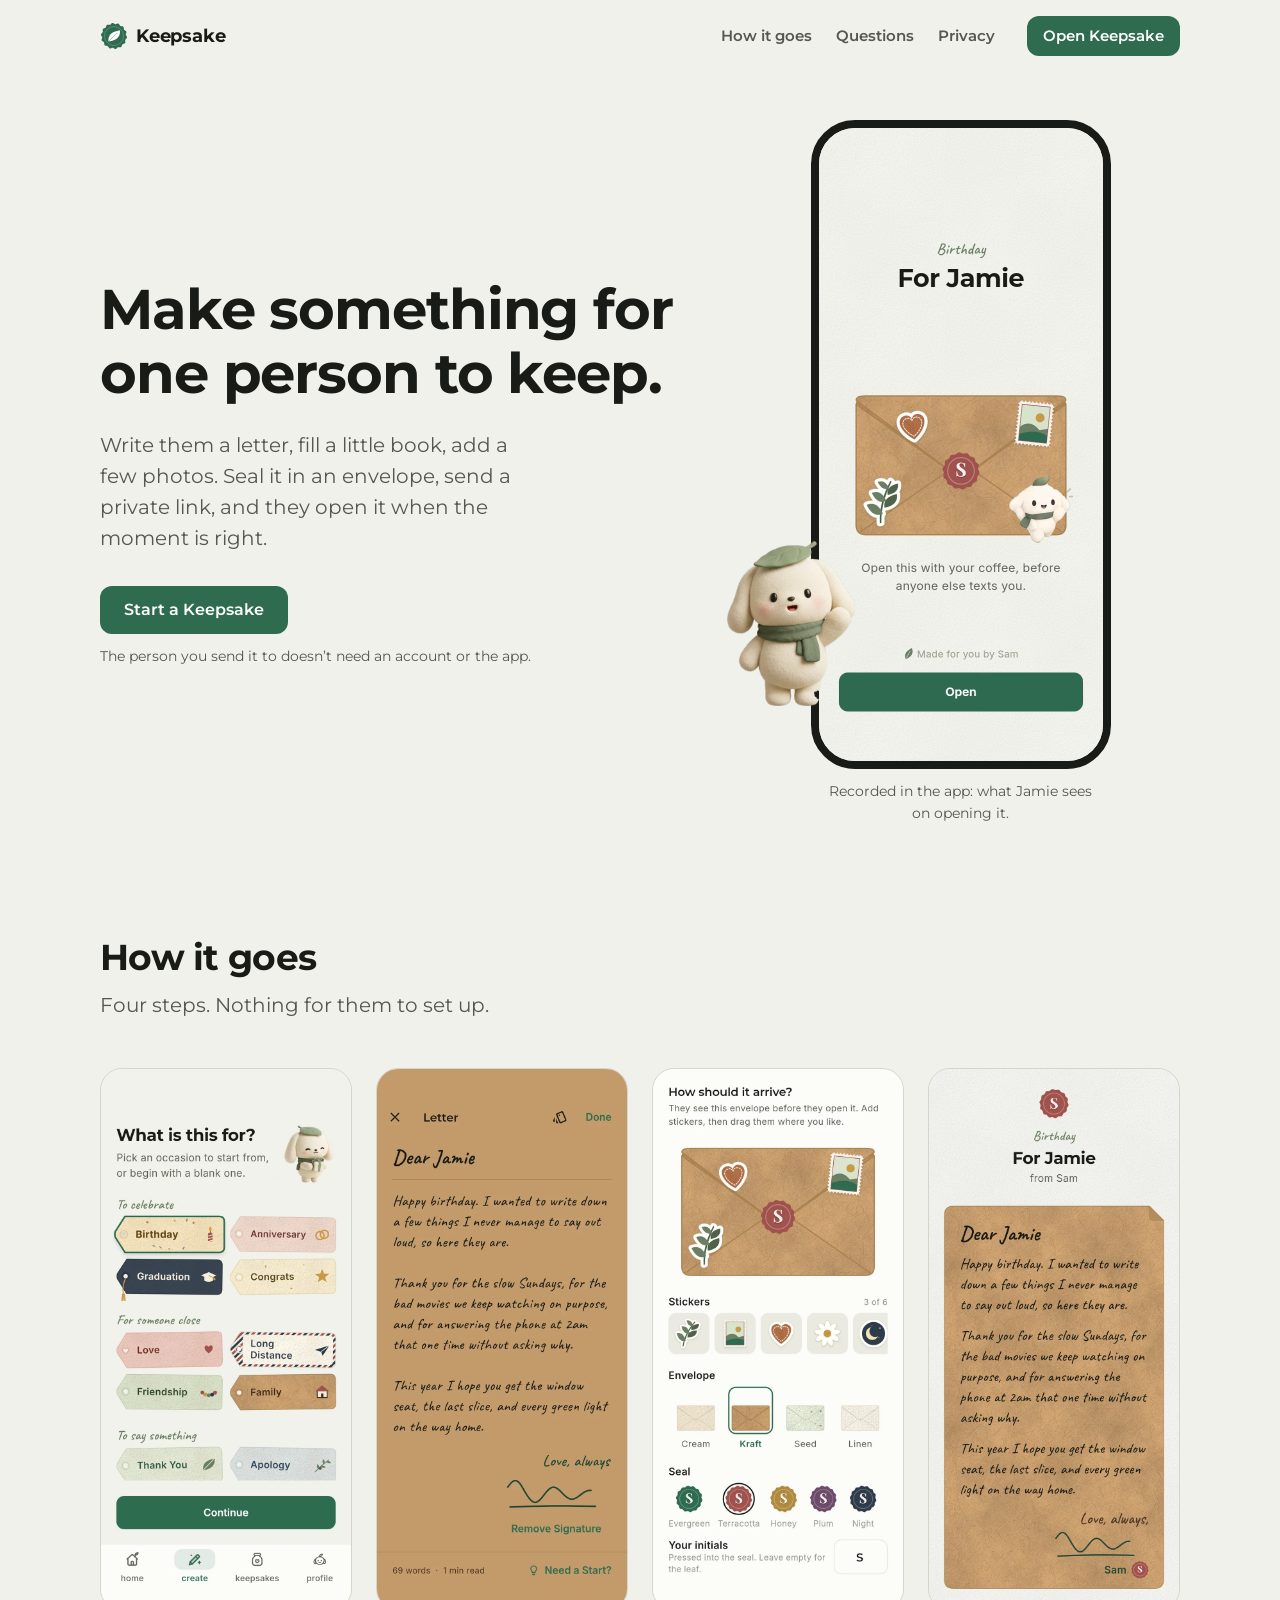
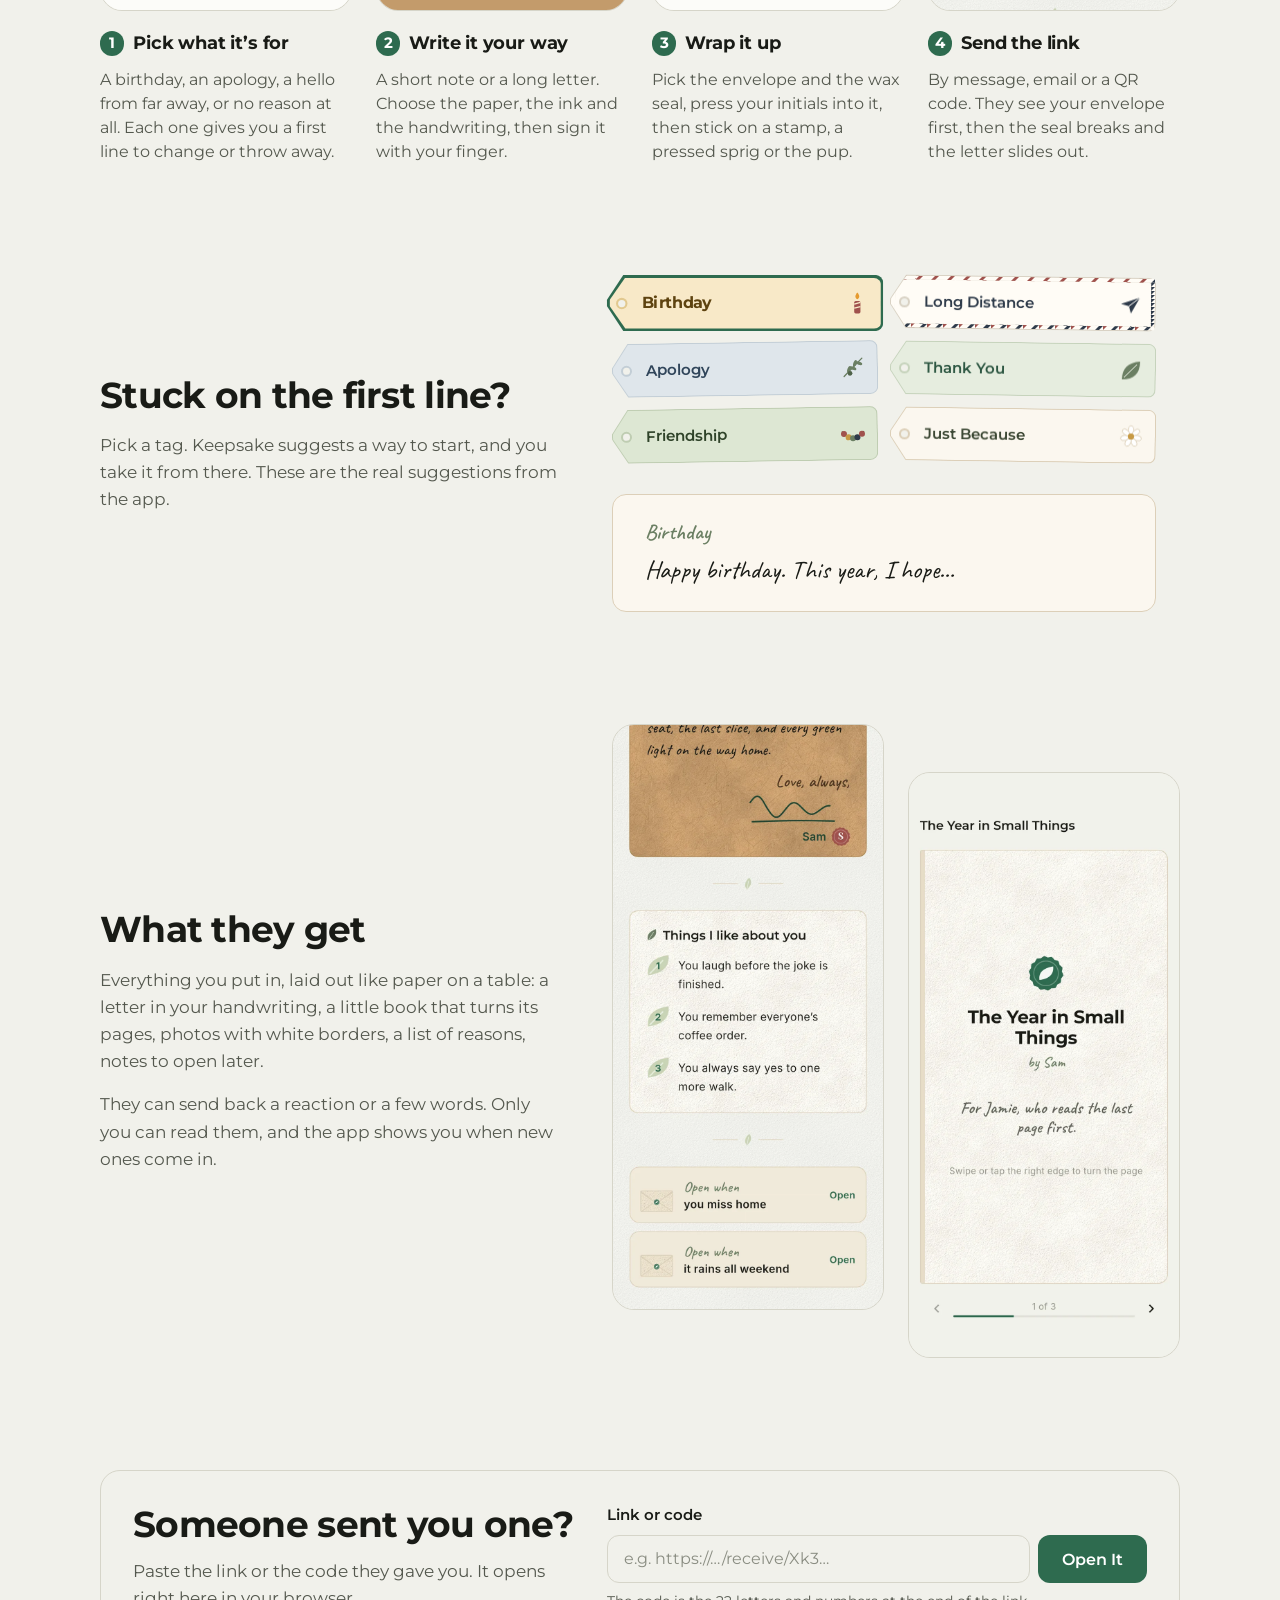
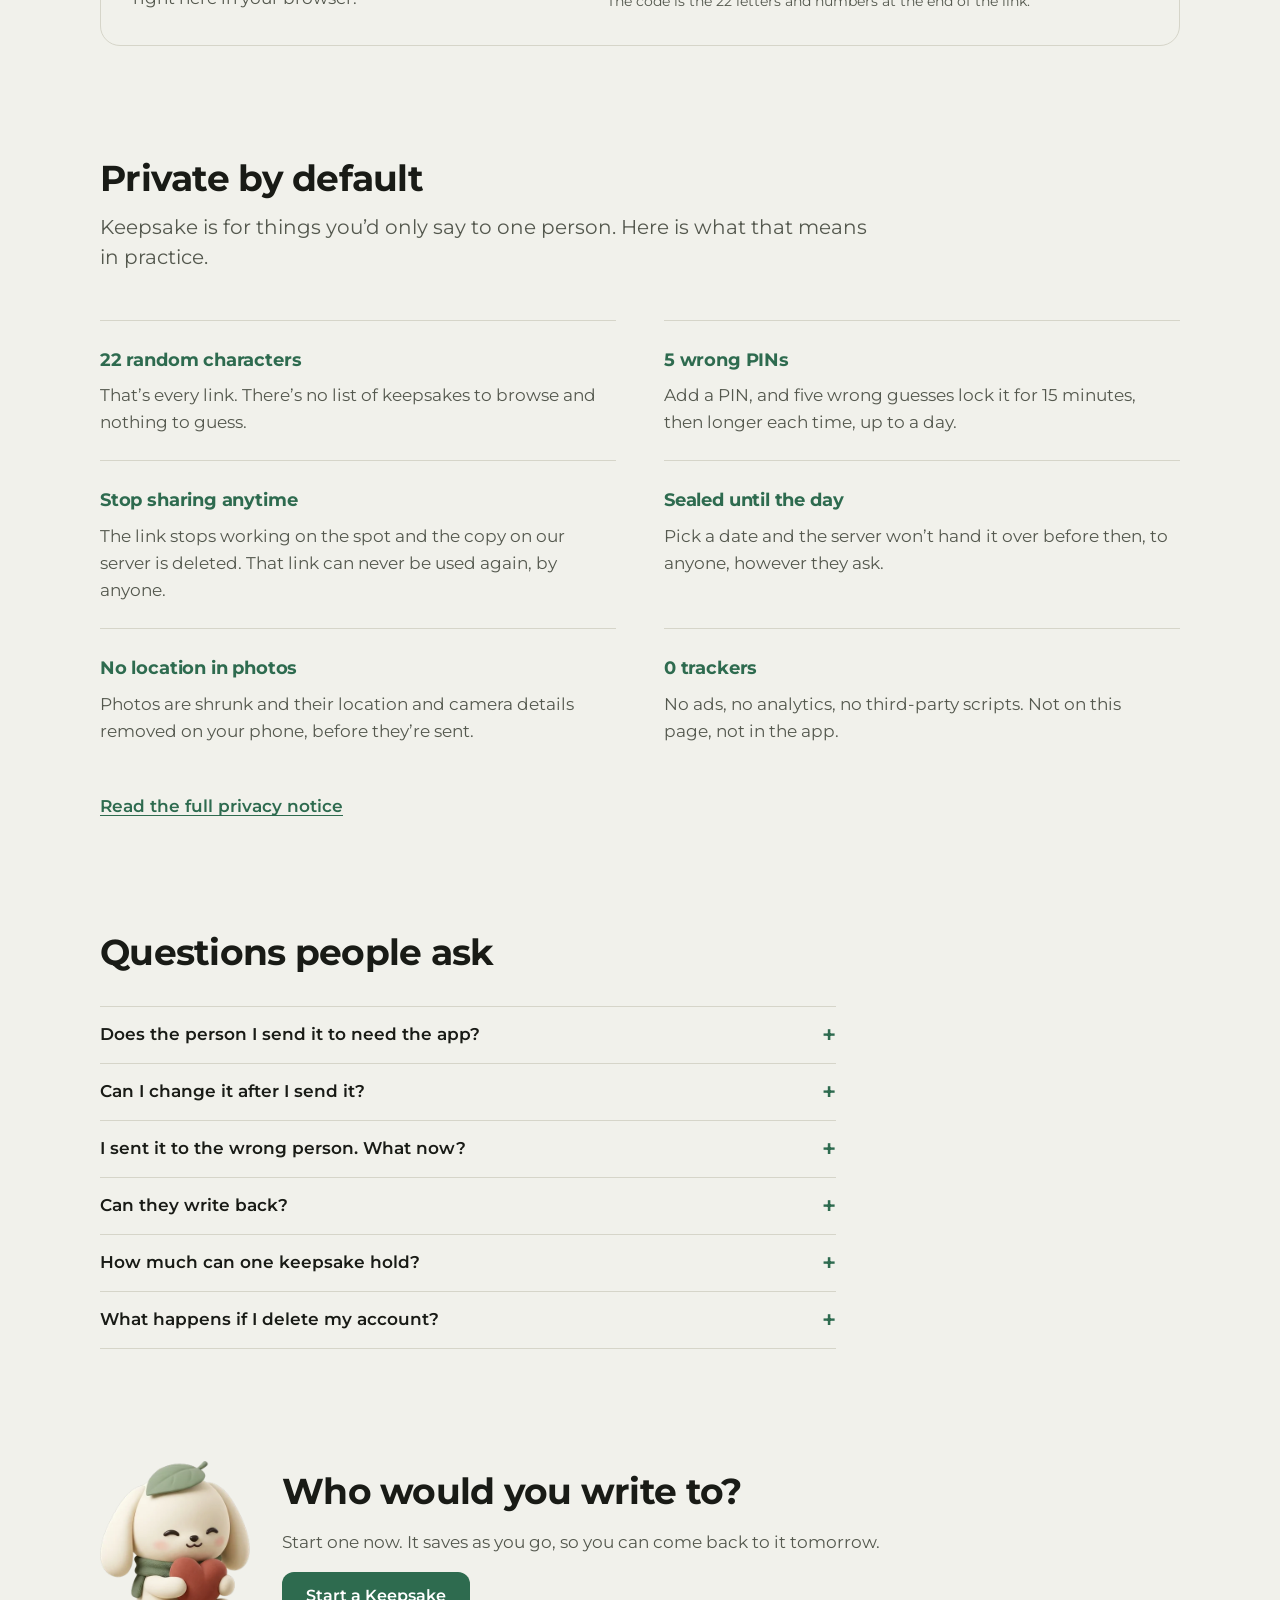
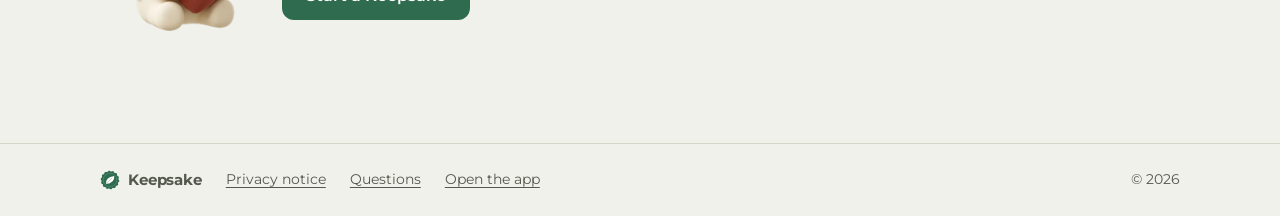
==== commit 2804b23d: "Website: Jamie as the sample name, every picture regenerated from the app All screenshots, the openi" ====
--- a/website/index.html
+++ b/website/index.html
@@ -61,7 +61,7 @@
           <img src="img/pup-wave.webp" alt="" width="360" height="463">
         </button>
       </div>
-      <figcaption>Recorded in the app: what Mia sees when she opens hers.</figcaption>
+      <figcaption>Recorded in the app: what Jamie sees on opening it.</figcaption>
     </figure>
   </section>
 
@@ -72,22 +72,22 @@
     </div>
     <ol class="steps wrap" tabindex="0" aria-label="Steps, scroll sideways on small screens">
       <li class="step">
-        <img src="img/create.webp" alt="The Create screen: occasions as paper gift tags, Birthday picked, and a first line that reads Happy birthday, this year I hope." width="780" height="1688" loading="lazy">
+        <img src="img/create.webp" alt="The Create screen: occasions as printed paper gift tags on three shelves, To celebrate, For someone close and To say something, with Birthday picked." width="780" height="1688" loading="lazy">
         <h3><span class="num">1</span> Pick what it’s for</h3>
         <p>A birthday, an apology, a hello from far away, or no reason at all. Each one gives you a first line to change or throw away.</p>
       </li>
       <li class="step">
-        <img src="img/writer.webp" alt="Writing a letter in handwriting on kraft paper, starting Dear Mia." width="780" height="1688" loading="lazy">
+        <img src="img/writer.webp" alt="Writing a letter in handwriting on kraft paper, starting Dear Jamie." width="780" height="1688" loading="lazy">
         <h3><span class="num">2</span> Write it your way</h3>
-        <p>A short note or a long letter. Choose the paper (cream, kraft, linen, seed) and whether it looks typed or handwritten.</p>
-      </li>
-      <li class="step">
-        <img src="img/wrap.webp" alt="Wrapping the envelope: kraft paper, a terracotta wax seal, and stickers of a stamp, a heart and a pressed sprig." width="780" height="1688" loading="lazy">
+        <p>A short note or a long letter. Choose the paper, the ink and the handwriting, then sign it with your finger.</p>
+      </li>
+      <li class="step">
+        <img src="img/wrap.webp" alt="Wrapping the envelope: kraft paper, a terracotta wax seal with the initial S, and stickers of a stamp, a heart and a pressed sprig." width="780" height="1688" loading="lazy">
         <h3><span class="num">3</span> Wrap it up</h3>
-        <p>Pick the envelope and the wax seal, then stick on a stamp, a pressed sprig or the pup. Drag them wherever you like.</p>
-      </li>
-      <li class="step">
-        <img src="img/letter.webp" alt="The opened gift: a handwritten letter to Mia on kraft paper, signed Love, always, Sam." width="780" height="1688" loading="lazy">
+        <p>Pick the envelope and the wax seal, press your initials into it, then stick on a stamp, a pressed sprig or the pup.</p>
+      </li>
+      <li class="step">
+        <img src="img/letter.webp" alt="The opened gift: a handwritten letter to Jamie on kraft paper, signed by hand under Love, always, Sam." width="780" height="1688" loading="lazy">
         <h3><span class="num">4</span> Send the link</h3>
         <p>By message, email or a QR code. They see your envelope first, then the seal breaks and the letter slides out.</p>
       </li>
@@ -123,7 +123,7 @@
     </div>
     <div class="opened-shots">
       <img src="img/reasons.webp" alt="Further down the gift: a list called Things I like about you, and a note to open later." width="780" height="1688" loading="lazy">
-      <img src="img/book.webp" alt="A little book called The Year in Small Things, by Sam, for Mia, who reads the last page first." width="780" height="1688" loading="lazy">
+      <img src="img/book.webp" alt="A little book called The Year in Small Things, by Sam, for Jamie, who reads the last page first." width="780" height="1688" loading="lazy">
     </div>
   </section>
 
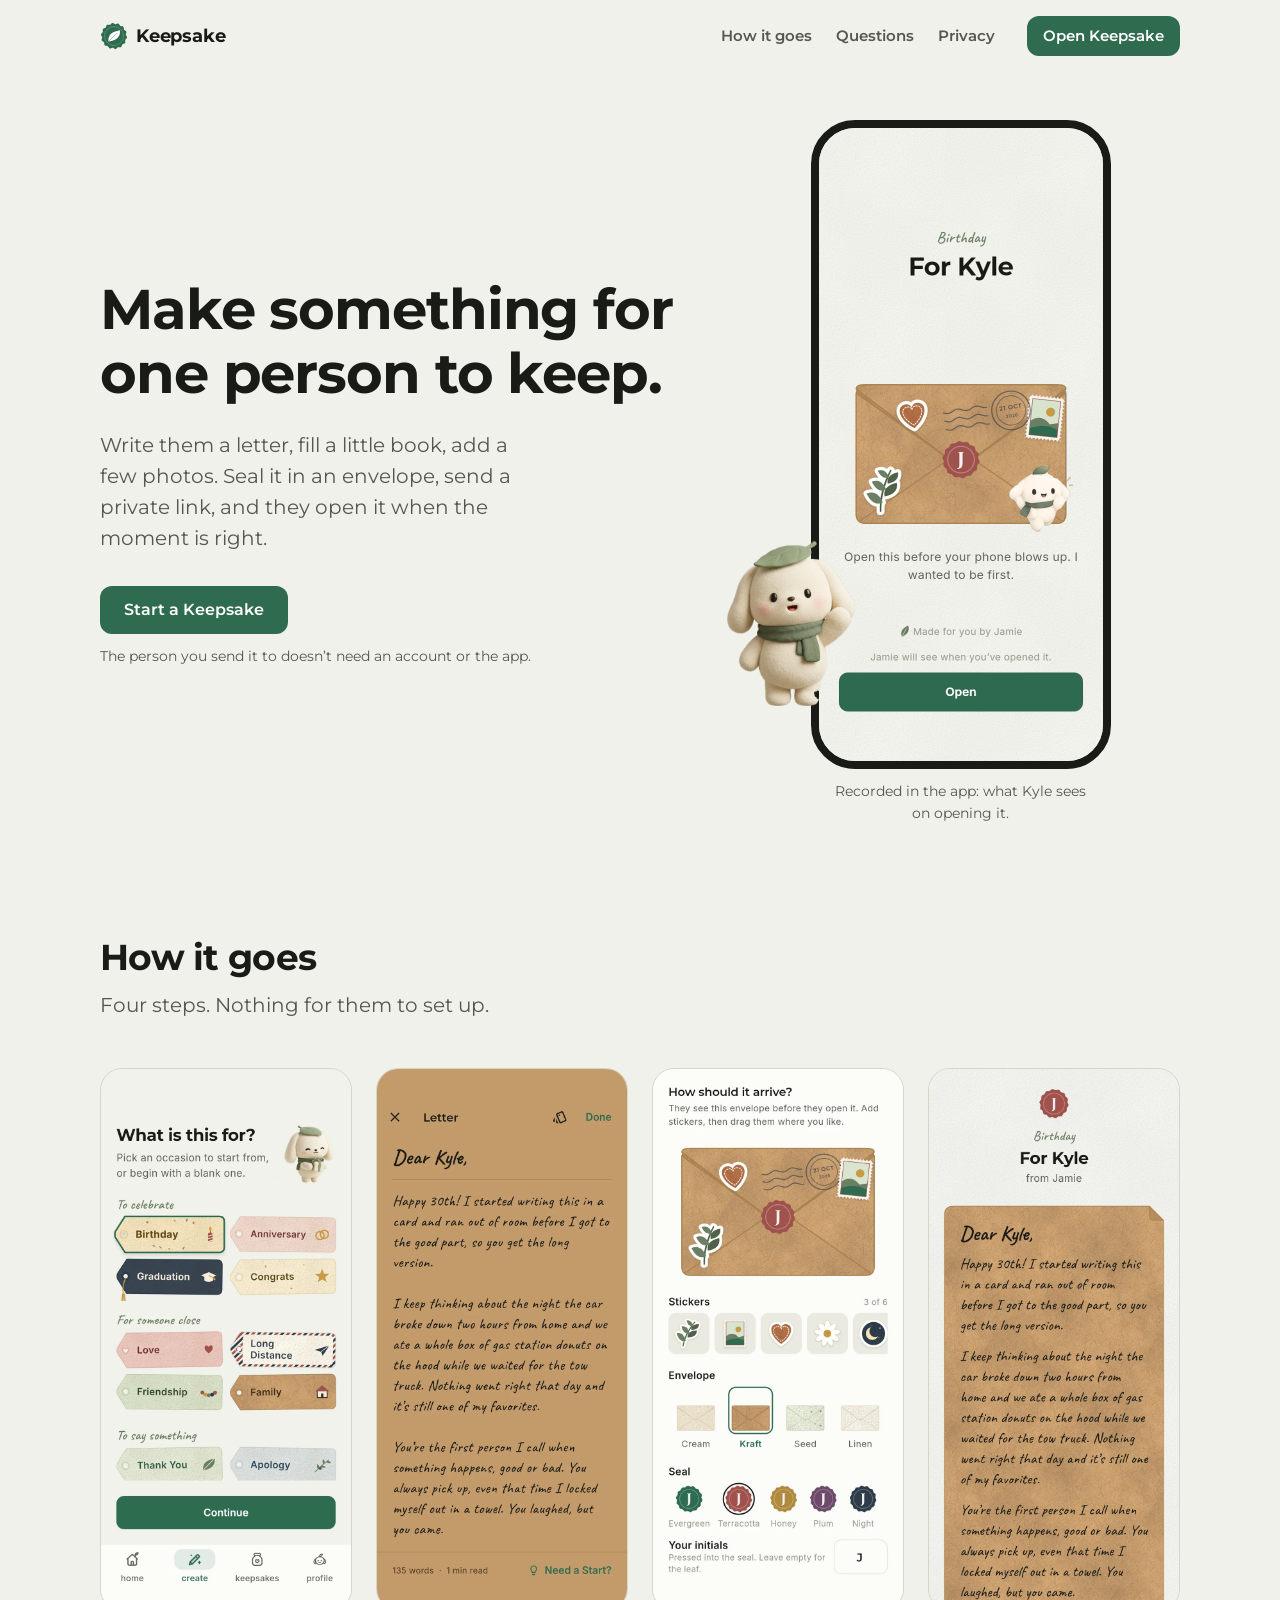
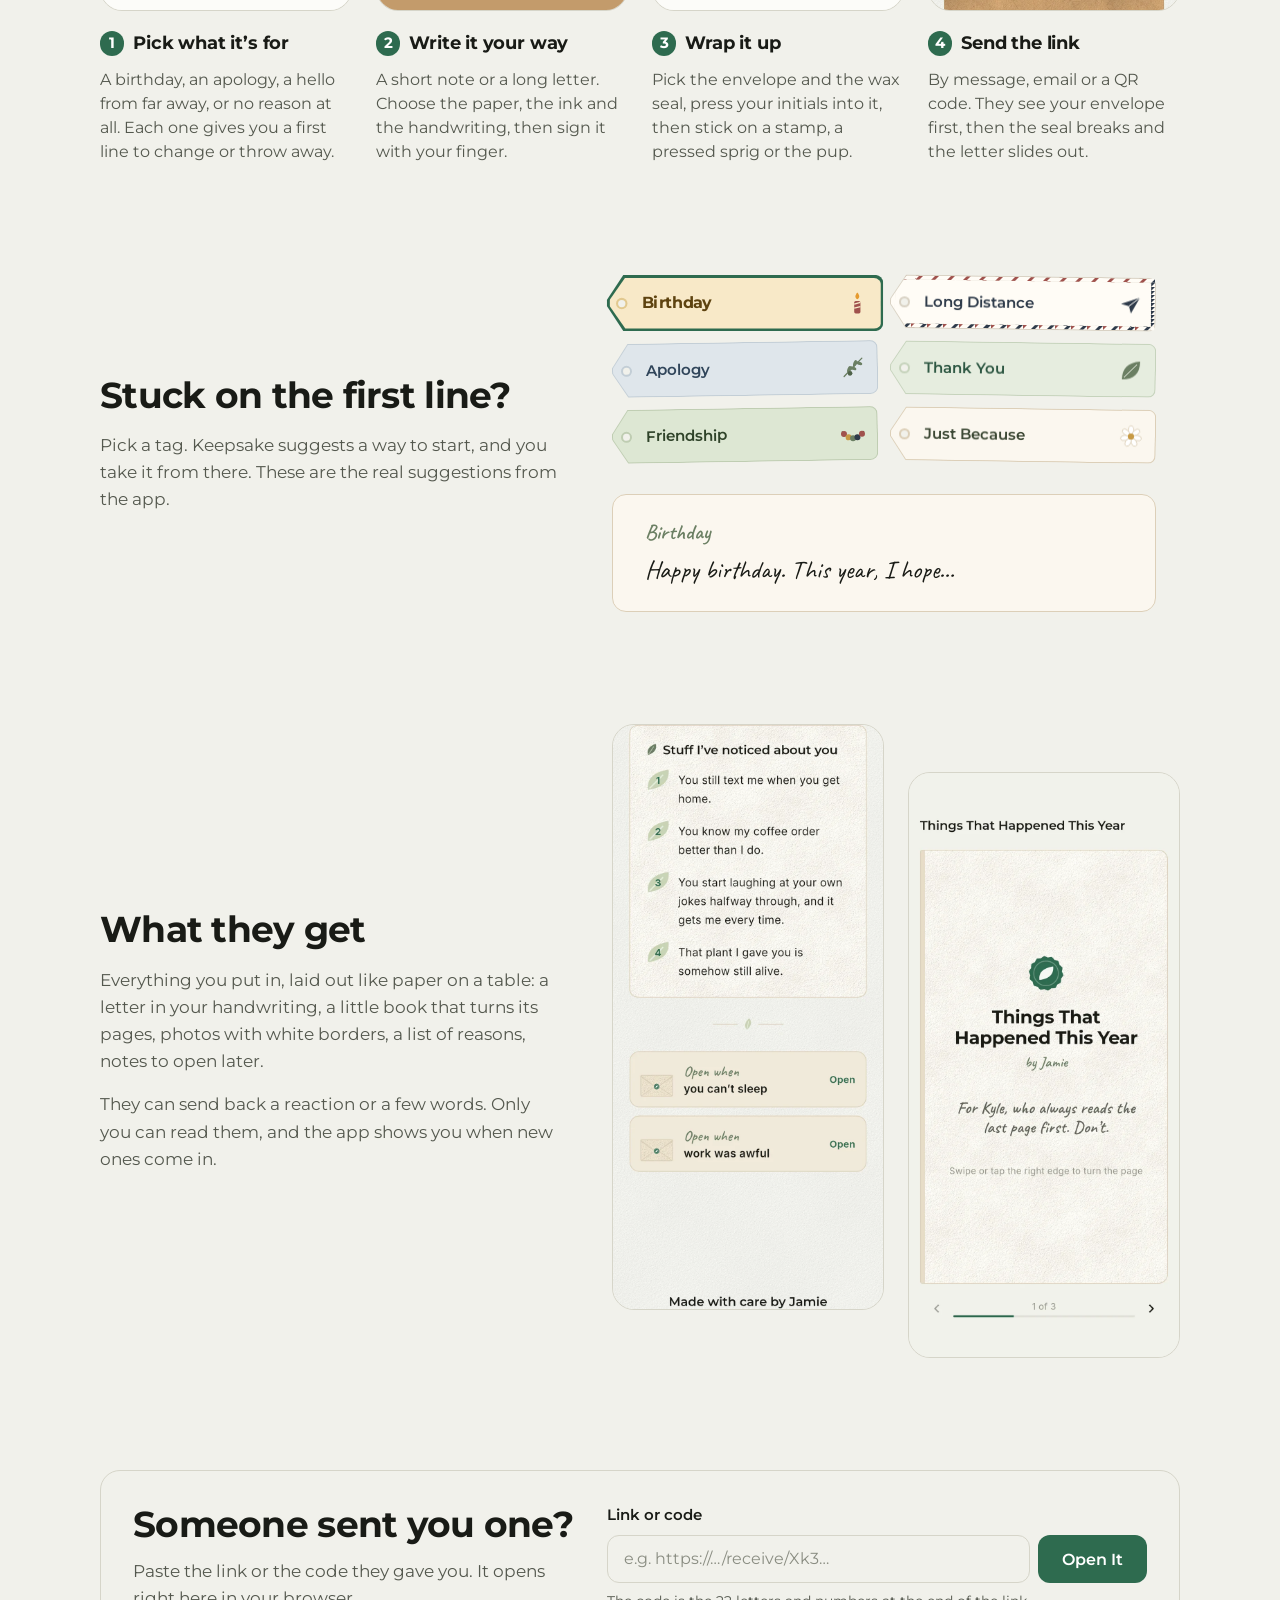
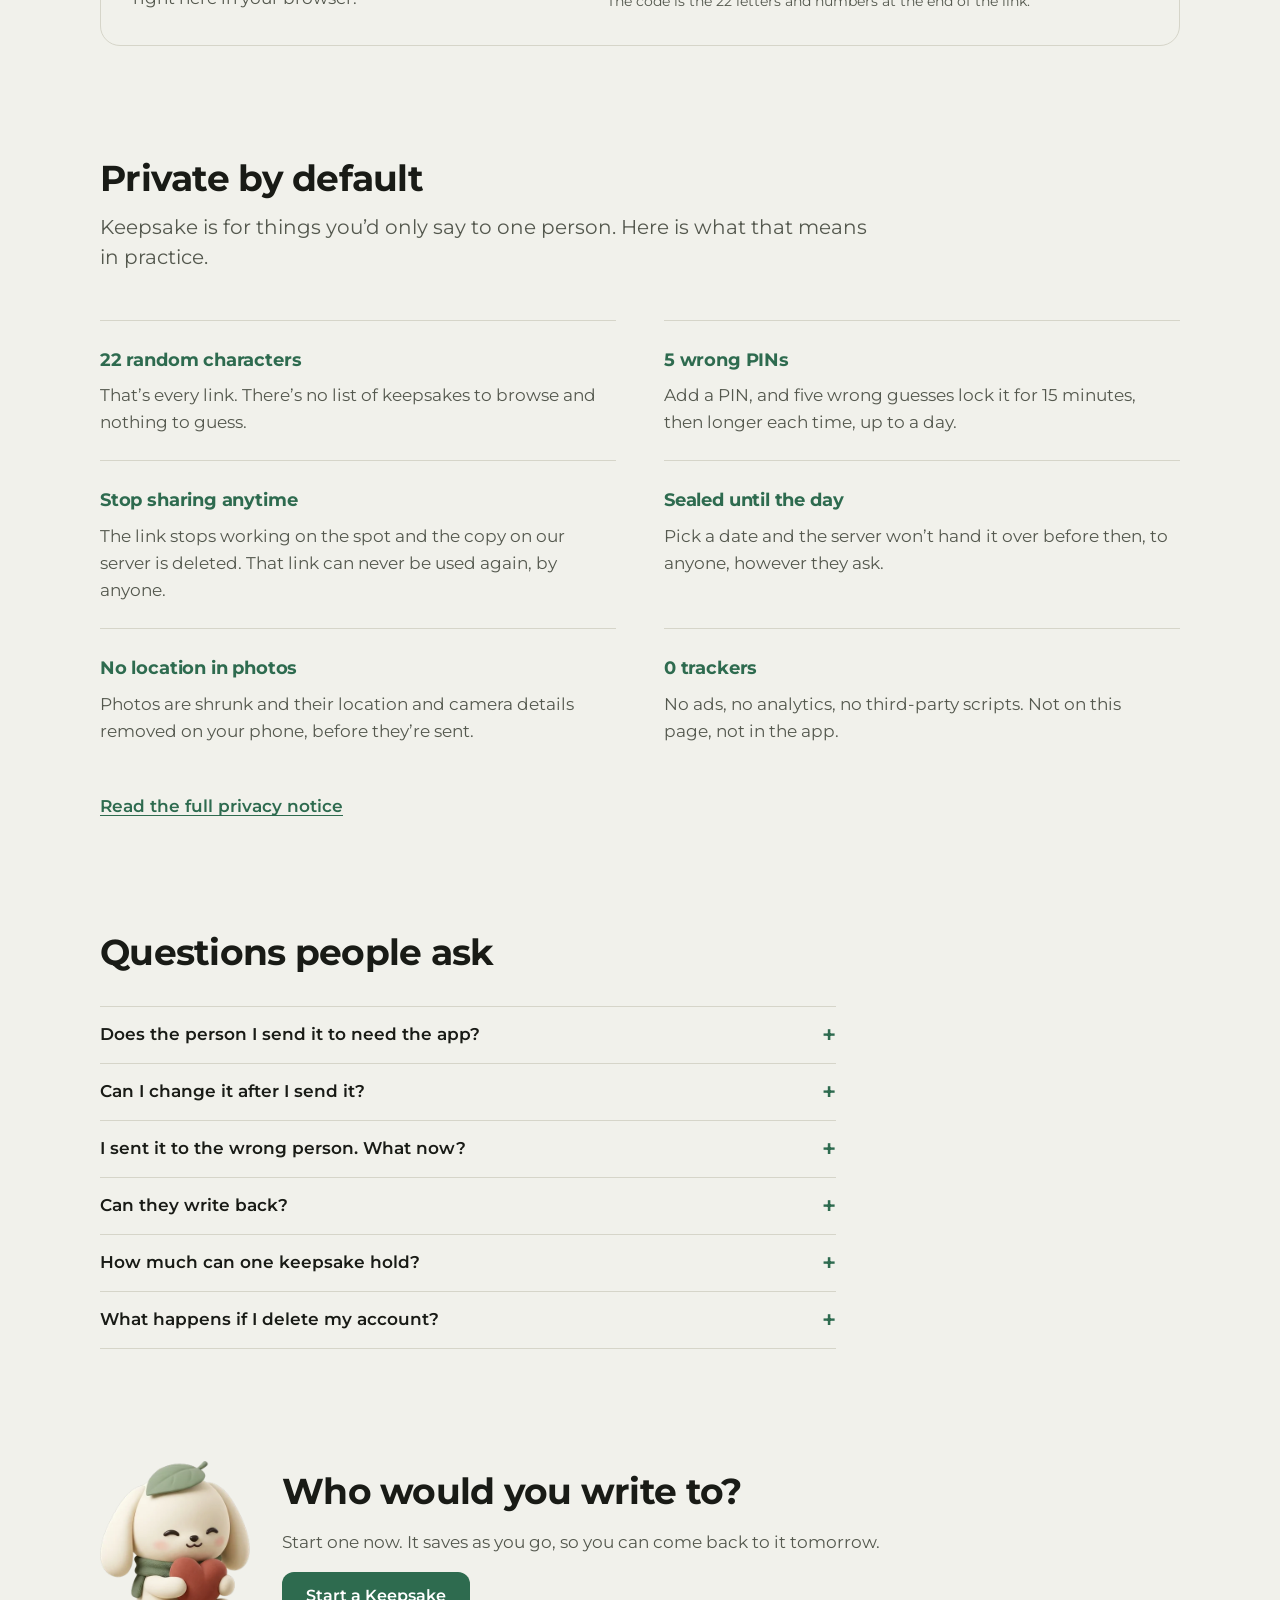
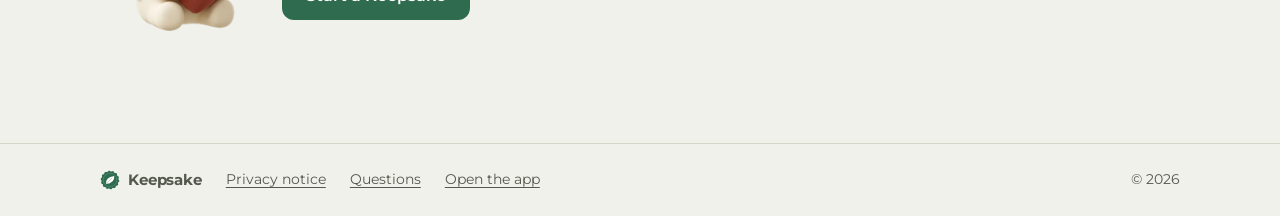
==== commit 1c947fe9: "Handoff docs, postmark switch, and a natural sample letter on the site - docs/HANDOFF.md: how to run" ====
--- a/website/index.html
+++ b/website/index.html
@@ -61,7 +61,7 @@
           <img src="img/pup-wave.webp" alt="" width="360" height="463">
         </button>
       </div>
-      <figcaption>Recorded in the app: what Jamie sees on opening it.</figcaption>
+      <figcaption>Recorded in the app: what Kyle sees on opening it.</figcaption>
     </figure>
   </section>
 
@@ -77,17 +77,17 @@
         <p>A birthday, an apology, a hello from far away, or no reason at all. Each one gives you a first line to change or throw away.</p>
       </li>
       <li class="step">
-        <img src="img/writer.webp" alt="Writing a letter in handwriting on kraft paper, starting Dear Jamie." width="780" height="1688" loading="lazy">
+        <img src="img/writer.webp" alt="Writing a letter in handwriting on kraft paper, starting Dear Kyle." width="780" height="1688" loading="lazy">
         <h3><span class="num">2</span> Write it your way</h3>
         <p>A short note or a long letter. Choose the paper, the ink and the handwriting, then sign it with your finger.</p>
       </li>
       <li class="step">
-        <img src="img/wrap.webp" alt="Wrapping the envelope: kraft paper, a terracotta wax seal with the initial S, and stickers of a stamp, a heart and a pressed sprig." width="780" height="1688" loading="lazy">
+        <img src="img/wrap.webp" alt="Wrapping the envelope: kraft paper, a terracotta wax seal with the initial J, and stickers of a stamp, a heart and a pressed sprig." width="780" height="1688" loading="lazy">
         <h3><span class="num">3</span> Wrap it up</h3>
         <p>Pick the envelope and the wax seal, press your initials into it, then stick on a stamp, a pressed sprig or the pup.</p>
       </li>
       <li class="step">
-        <img src="img/letter.webp" alt="The opened gift: a handwritten letter to Jamie on kraft paper, signed by hand under Love, always, Sam." width="780" height="1688" loading="lazy">
+        <img src="img/letter.webp" alt="The opened gift: a handwritten birthday letter from Jamie to Kyle on kraft paper." width="780" height="1688" loading="lazy">
         <h3><span class="num">4</span> Send the link</h3>
         <p>By message, email or a QR code. They see your envelope first, then the seal breaks and the letter slides out.</p>
       </li>
@@ -122,8 +122,8 @@
       <p>They can send back a reaction or a few words. Only you can read them, and the app shows you when new ones come in.</p>
     </div>
     <div class="opened-shots">
-      <img src="img/reasons.webp" alt="Further down the gift: a list called Things I like about you, and a note to open later." width="780" height="1688" loading="lazy">
-      <img src="img/book.webp" alt="A little book called The Year in Small Things, by Sam, for Jamie, who reads the last page first." width="780" height="1688" loading="lazy">
+      <img src="img/reasons.webp" alt="Further down the gift: a list called Stuff I’ve noticed about you, and two notes to open later." width="780" height="1688" loading="lazy">
+      <img src="img/book.webp" alt="A little book called Things That Happened This Year, by Jamie, for Kyle, who always reads the last page first." width="780" height="1688" loading="lazy">
     </div>
   </section>
 
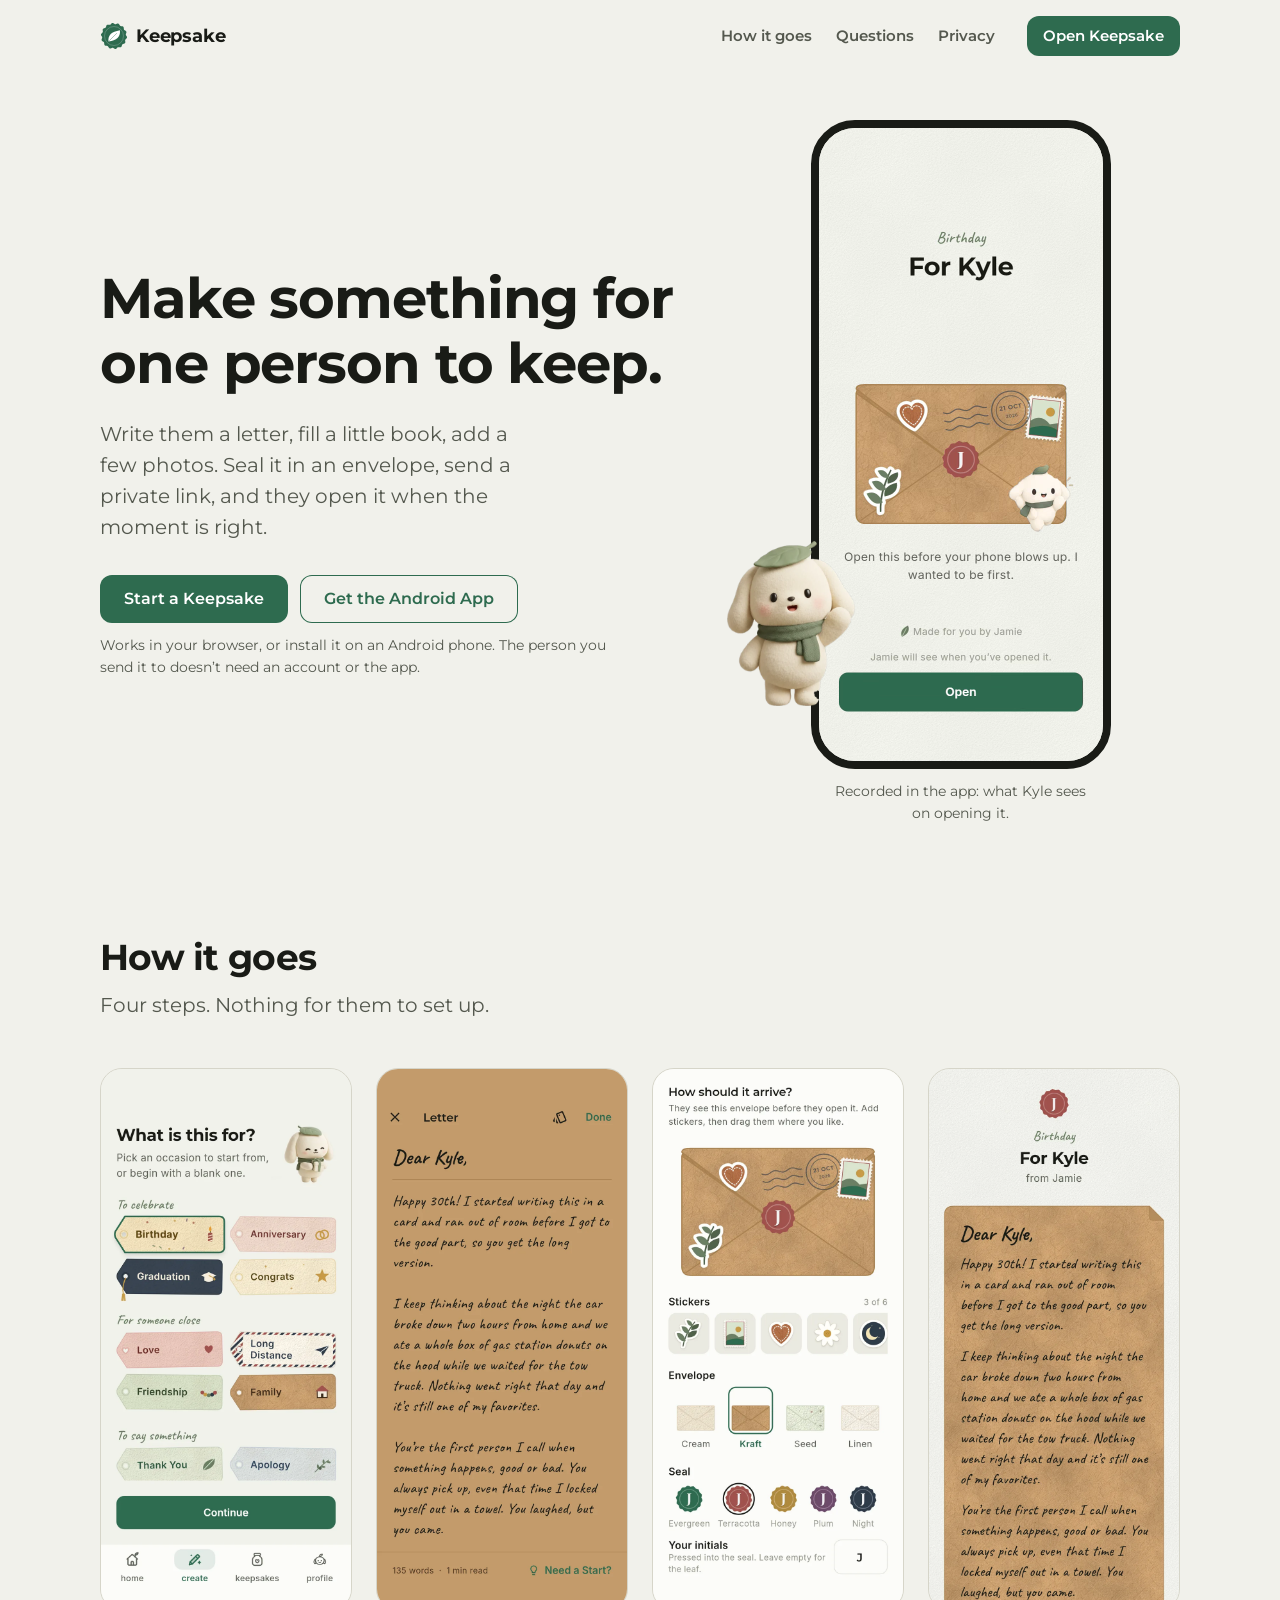
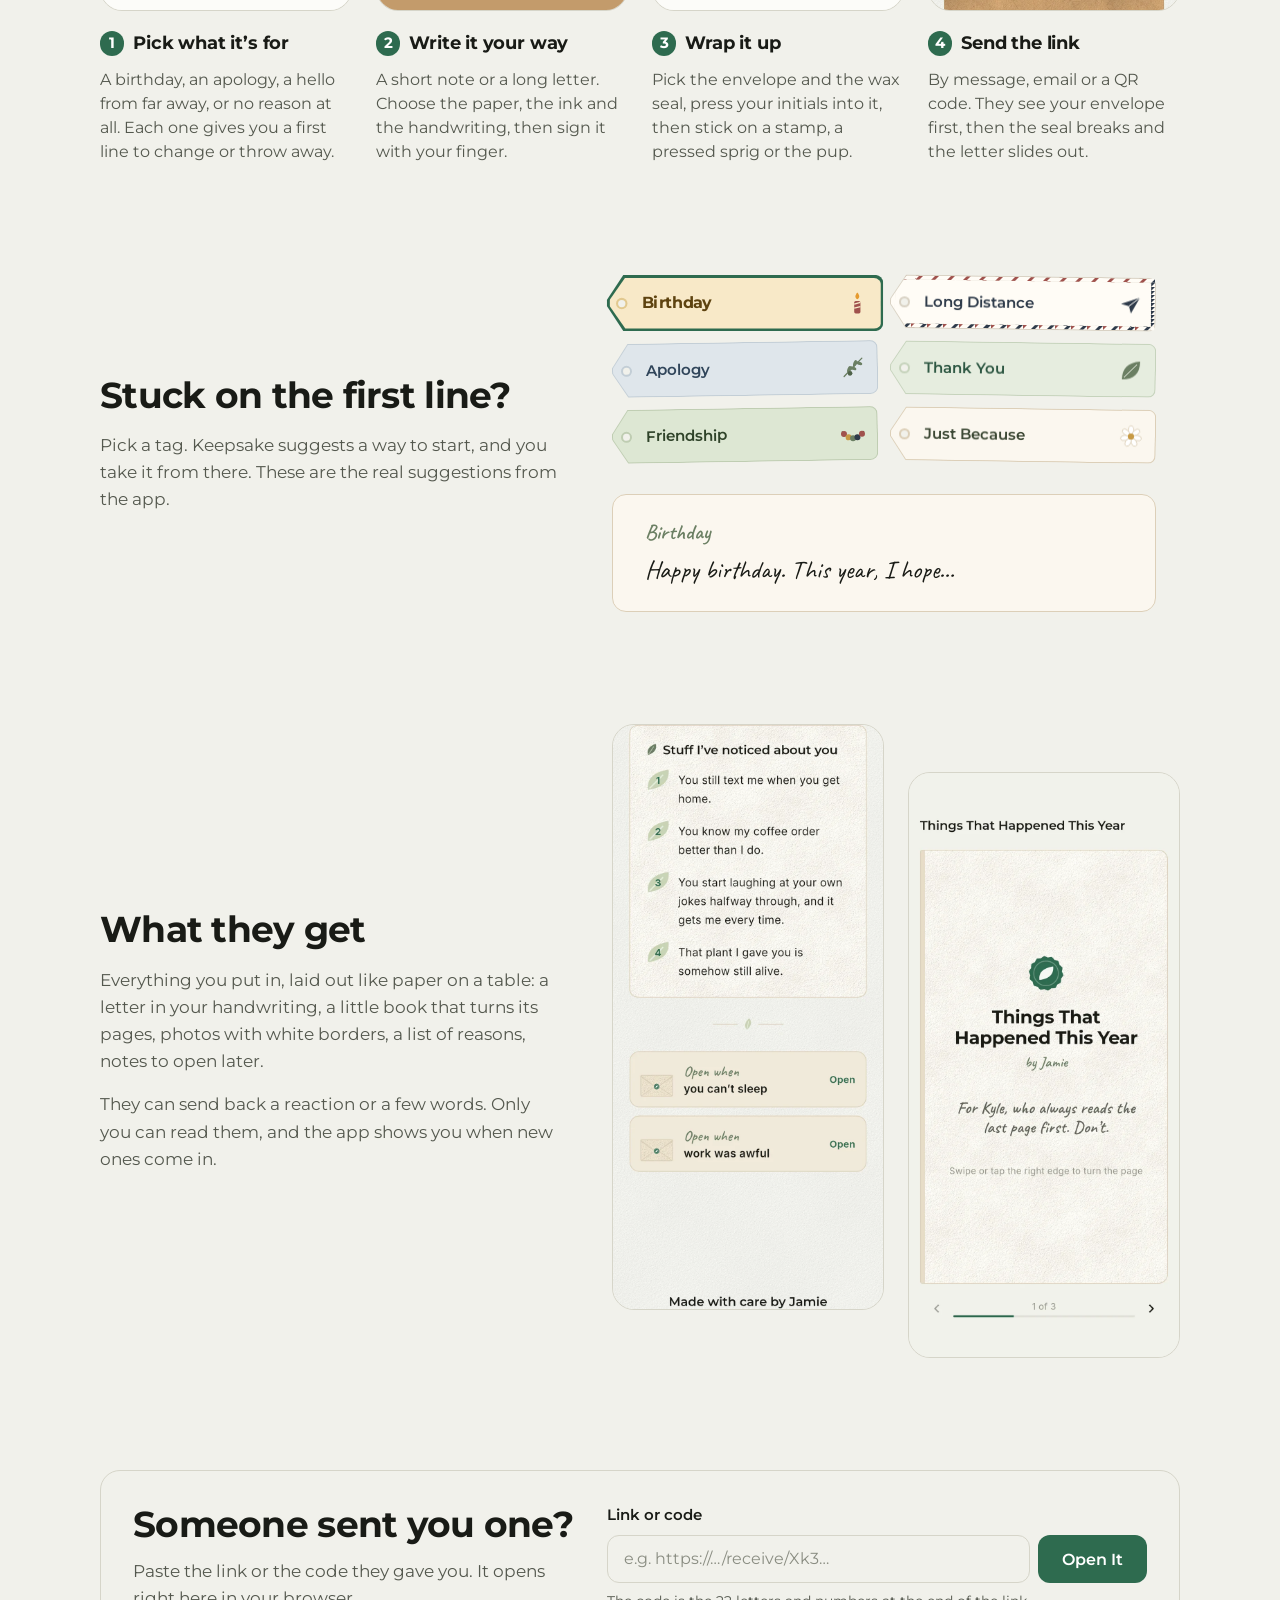
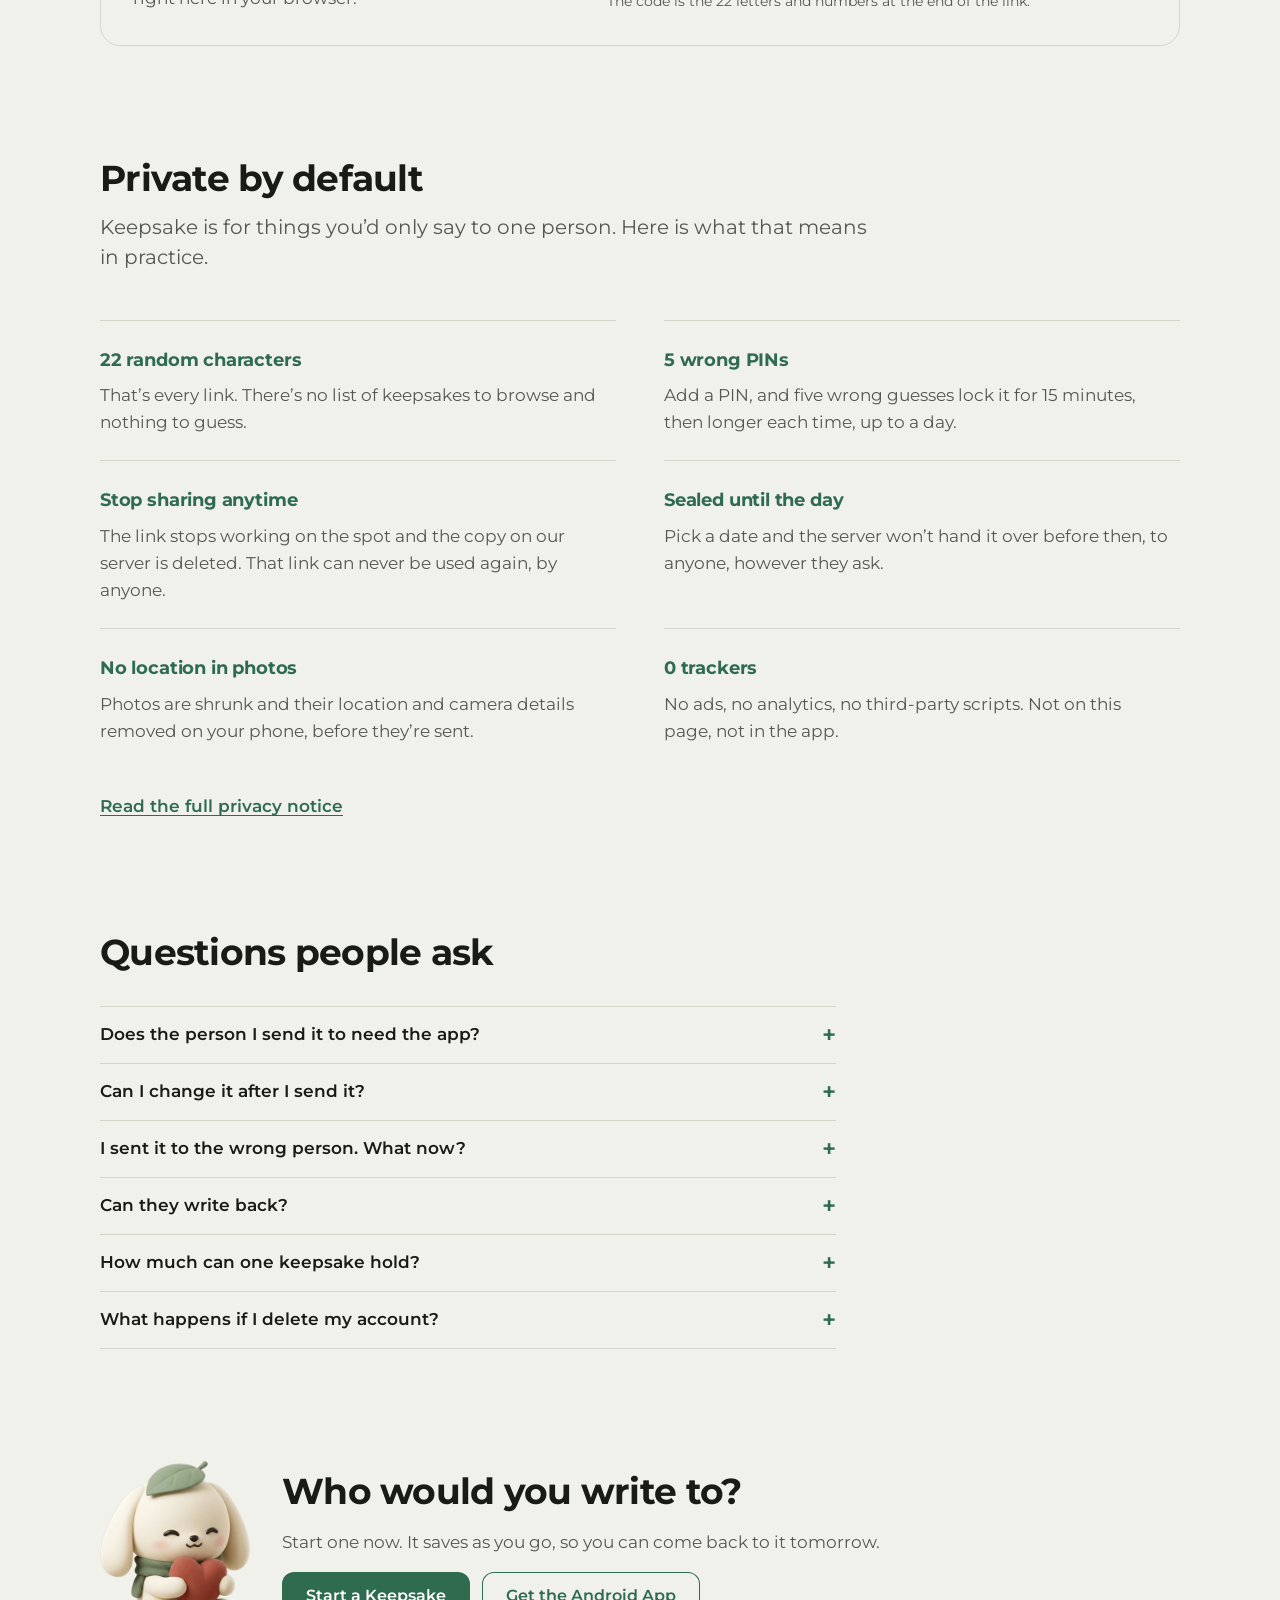
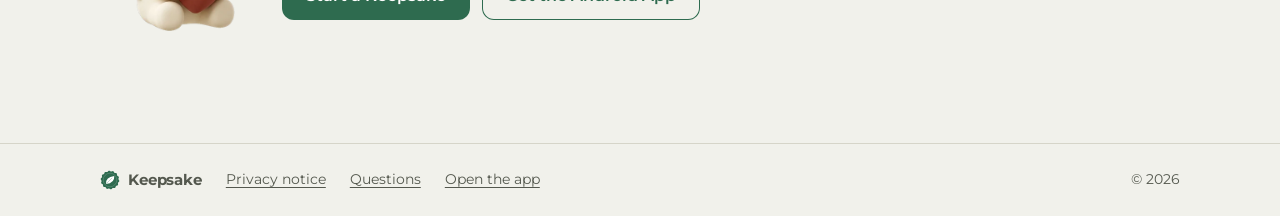
==== commit 635dd258: "Offer the Android app on the site, and fix the release build flutter build apk --release had never w" ====
--- a/website/index.html
+++ b/website/index.html
@@ -43,8 +43,11 @@
       <h1>Make something for one person to keep.</h1>
       <p class="lede">Write them a letter, fill a little book, add a few photos. Seal it in an envelope, send a private link, and they open it when the moment is right.</p>
       <div class="cta-row">
-        <a class="btn" href="app/">Start a Keepsake</a>
-        <p class="note">The person you send it to doesn’t need an account or the app.</p>
+        <div class="cta-buttons">
+          <a class="btn" href="app/">Start a Keepsake</a>
+          <a class="btn btn-quiet" href="download.html">Get the Android App</a>
+        </div>
+        <p class="note">Works in your browser, or install it on an Android phone. The person you send it to doesn’t need an account or the app.</p>
       </div>
     </div>
     <figure class="hero-phone">
@@ -216,7 +219,10 @@
     <div>
       <h2 id="closing-title">Who would you write to?</h2>
       <p>Start one now. It saves as you go, so you can come back to it tomorrow.</p>
-      <a class="btn" href="app/">Start a Keepsake</a>
+      <div class="cta-buttons">
+        <a class="btn" href="app/">Start a Keepsake</a>
+        <a class="btn btn-quiet" href="download.html">Get the Android App</a>
+      </div>
     </div>
   </section>
 
--- a/website/site.css
+++ b/website/site.css
@@ -114,6 +114,14 @@
 .btn:hover { background: var(--accent-press); color: var(--on-accent); }
 .btn:active { transform: scale(0.97); }
 .btn-small { min-height: 40px; padding: 0 var(--s4); font-size: 0.95rem; }
+/* The second choice on a row: the same shape, drawn in outline so one
+   button still leads. */
+.btn-quiet {
+  background: transparent;
+  color: var(--accent);
+  box-shadow: inset 0 0 0 1px var(--accent);
+}
+.btn-quiet:hover { background: var(--accent); color: var(--on-accent); }
 
 /* Header */
 .bar { padding-block: var(--s4); }
@@ -150,6 +158,19 @@
 .hero-text { display: grid; gap: var(--s5); align-content: center; }
 .lede { font-size: var(--t-lede); line-height: 1.55; color: var(--ink-soft); max-width: 34ch; }
 .cta-row { display: grid; gap: var(--s3); justify-items: start; margin-top: var(--s2); }
+.cta-buttons { display: flex; flex-wrap: wrap; gap: var(--s3); }
+
+/* Download page: one obvious choice, the rest kept quiet below it. */
+.dl-pick {
+  display: grid; gap: var(--s3); justify-items: start;
+  padding: var(--s5); margin-block: var(--s5);
+  border: 1px solid var(--paper-edge); border-radius: 16px;
+  background: var(--paper);
+}
+.btn-big { min-height: 56px; padding: 0 var(--s6); font-size: 1.1rem; }
+.dl-list { list-style: none; padding: 0; display: grid; gap: var(--s4); }
+.dl-list li { display: grid; gap: var(--s1); }
+.dl-list a { font-weight: 600; }
 .note { color: var(--ink-soft); font-size: var(--t-small); }
 
 .hero-phone { position: relative; margin: 0; justify-self: center; display: grid; gap: var(--s3); justify-items: center; }
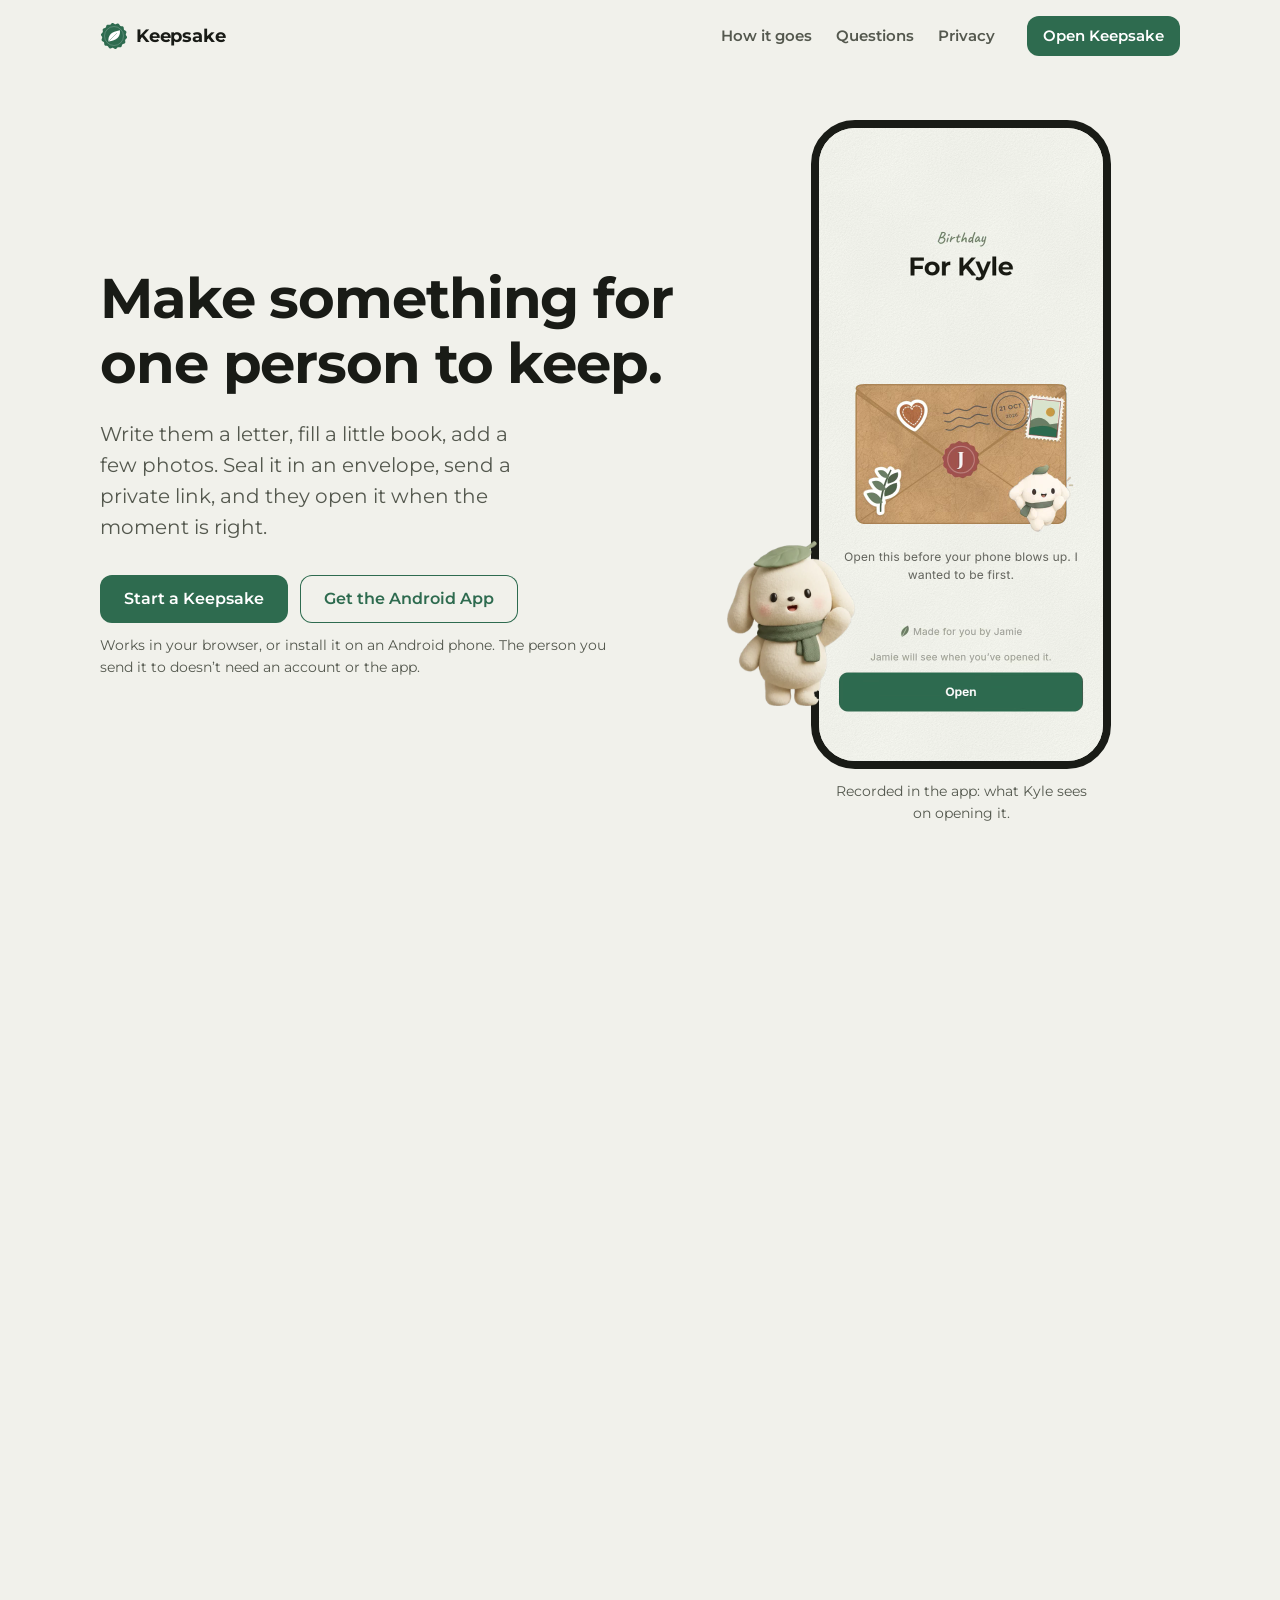
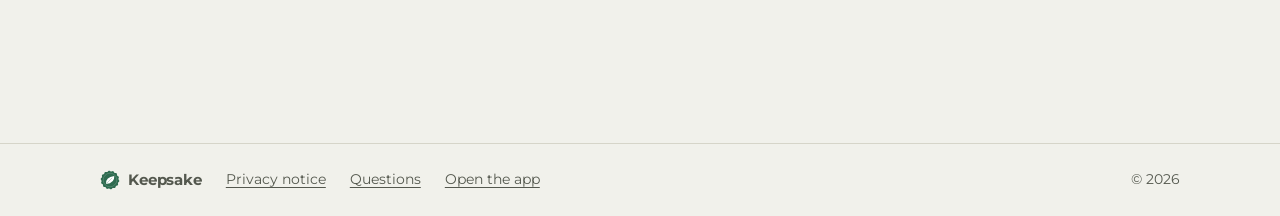
==== commit a4b55ed7: "Give the site some life, and fix the questions running together The questions on the download page w" ====
--- a/website/index.html
+++ b/website/index.html
@@ -50,7 +50,7 @@
         <p class="note">Works in your browser, or install it on an Android phone. The person you send it to doesn’t need an account or the app.</p>
       </div>
     </div>
-    <figure class="hero-phone">
+    <figure class="hero-phone" data-parallax="0.045">
       <div class="phone-wrap">
         <div class="phone">
           <video id="opening" poster="media/opening-poster.webp"
@@ -68,7 +68,7 @@
     </figure>
   </section>
 
-  <section class="how" id="how" aria-labelledby="how-title">
+  <section class="how" id="how" aria-labelledby="how-title" data-reveal>
     <div class="wrap">
       <h2 id="how-title">How it goes</h2>
       <p class="section-lede">Four steps. Nothing for them to set up.</p>
@@ -97,7 +97,7 @@
     </ol>
   </section>
 
-  <section class="tags-demo wrap" aria-labelledby="tags-title">
+  <section class="tags-demo wrap" aria-labelledby="tags-title" data-reveal>
     <div class="tags-text">
       <h2 id="tags-title">Stuck on the first line?</h2>
       <p>Pick a tag. Keepsake suggests a way to start, and you take it from there. These are the real suggestions from the app.</p>
@@ -118,7 +118,7 @@
     </div>
   </section>
 
-  <section class="opened wrap" aria-labelledby="opened-title">
+  <section class="opened wrap" aria-labelledby="opened-title" data-reveal>
     <div class="opened-text">
       <h2 id="opened-title">What they get</h2>
       <p>Everything you put in, laid out like paper on a table: a letter in your handwriting, a little book that turns its pages, photos with white borders, a list of reasons, notes to open later.</p>
@@ -130,7 +130,7 @@
     </div>
   </section>
 
-  <section class="open-code wrap" id="open" aria-labelledby="open-title">
+  <section class="open-code wrap" id="open" aria-labelledby="open-title" data-reveal>
     <div class="open-card">
       <div class="open-text">
         <h2 id="open-title">Someone sent you one?</h2>
@@ -150,7 +150,7 @@
     </div>
   </section>
 
-  <section class="privacy" id="privacy" aria-labelledby="privacy-title">
+  <section class="privacy" id="privacy" aria-labelledby="privacy-title" data-reveal>
     <div class="wrap">
       <h2 id="privacy-title">Private by default</h2>
       <p class="section-lede">Keepsake is for things you’d only say to one person. Here is what that means in practice.</p>
@@ -184,7 +184,7 @@
     </div>
   </section>
 
-  <section class="faq wrap" id="questions" aria-labelledby="faq-title">
+  <section class="faq wrap" id="questions" aria-labelledby="faq-title" data-reveal>
     <h2 id="faq-title">Questions people ask</h2>
     <div class="faq-list">
       <details>
@@ -214,8 +214,8 @@
     </div>
   </section>
 
-  <section class="closing wrap" aria-labelledby="closing-title">
-    <img class="closing-pup" src="img/pup-hug.webp" alt="" width="360" height="408">
+  <section class="closing wrap" aria-labelledby="closing-title" data-reveal>
+    <img class="closing-pup drift" src="img/pup-hug.webp" alt="" width="360" height="408">
     <div>
       <h2 id="closing-title">Who would you write to?</h2>
       <p>Start one now. It saves as you go, so you can come back to it tomorrow.</p>
--- a/website/site.css
+++ b/website/site.css
@@ -168,9 +168,74 @@
   background: var(--paper);
 }
 .btn-big { min-height: 56px; padding: 0 var(--s6); font-size: 1.1rem; }
-.dl-list { list-style: none; padding: 0; display: grid; gap: var(--s4); }
-.dl-list li { display: grid; gap: var(--s1); }
+.dl-list { list-style: none; padding: 0; display: grid; gap: var(--s3); }
+.dl-list li {
+  display: grid; gap: var(--s1);
+  padding: var(--s4);
+  border: 1px solid var(--paper-edge);
+  border-radius: 12px;
+  background: var(--paper);
+}
 .dl-list a { font-weight: 600; }
+.dl-list a::after {
+  content: "";
+  position: absolute; inset: 0;
+}
+.dl-list li { position: relative; }
+
+/* Download page ------------------------------------------------------- */
+.dl { padding-block: var(--s7) var(--s8); display: grid; gap: var(--s8); }
+.dl-top { display: grid; gap: var(--s6); align-items: start; }
+@media (min-width: 820px) {
+  .dl-top { grid-template-columns: minmax(0, 1fr) auto; gap: var(--s7); }
+}
+.dl-words { min-width: 0; display: grid; gap: var(--s3); justify-items: start; }
+.dl-words h1 { margin: 0; }
+.dl-art { margin: 0; display: grid; justify-items: center; gap: var(--s2); }
+.dl-art img { width: min(260px, 60vw); height: auto; }
+
+.eyebrow {
+  margin: 0; color: var(--accent); font-weight: 700;
+  font-size: var(--t-small); letter-spacing: 0.08em; text-transform: uppercase;
+}
+.hand { font-family: "Caveat", cursive; font-size: 1.35rem; color: var(--ink-soft); }
+.back { margin-top: var(--s6); }
+.small { font-size: var(--t-small); }
+
+.dl-meta { display: flex; flex-wrap: wrap; gap: var(--s2); margin: 0; }
+.pill {
+  display: inline-flex; align-items: center;
+  padding: 4px var(--s3); border-radius: 999px;
+  border: 1px solid var(--paper-edge); background: var(--paper);
+  color: var(--ink-soft); font-size: var(--t-small); font-weight: 600;
+}
+
+/* The Play listing is not open yet, so the badge is shown resting rather
+   than hidden: people look for it, and its absence reads as missing. */
+.store-row { display: grid; gap: var(--s2); justify-items: start; }
+.store {
+  display: inline-flex; align-items: center; gap: var(--s3);
+  padding: var(--s3) var(--s4); border-radius: 12px;
+  border: 1px dashed var(--paper-edge); background: transparent;
+  color: var(--ink-soft);
+}
+.store-text { display: grid; line-height: 1.2; }
+.store-text small { font-size: 0.72rem; }
+.store-text strong { font-size: 1.02rem; color: var(--ink); }
+.store.is-soon { cursor: default; }
+.soon-tag {
+  margin-left: var(--s2); padding: 2px var(--s2); border-radius: 999px;
+  background: var(--accent); color: var(--on-accent);
+  font-size: 0.7rem; font-weight: 700; letter-spacing: 0.04em;
+}
+
+.dl-steps-list { list-style: none; padding: 0; margin: var(--s4) 0 0; display: grid; gap: var(--s4); }
+.dl-steps-list li { display: grid; grid-template-columns: auto minmax(0, 1fr); gap: var(--s3); align-items: start; }
+.step-n {
+  display: inline-flex; align-items: center; justify-content: center;
+  width: 30px; height: 30px; border-radius: 999px;
+  background: var(--accent); color: var(--on-accent); font-weight: 700;
+}
 .note { color: var(--ink-soft); font-size: var(--t-small); }
 
 .hero-phone { position: relative; margin: 0; justify-self: center; display: grid; gap: var(--s3); justify-items: center; }
@@ -499,3 +564,69 @@
 .lost { min-height: 80vh; display: grid; place-content: center; justify-items: center; text-align: center; gap: var(--s4); padding-block: var(--s7); }
 .lost img { width: 180px; }
 .lost p { color: var(--ink-soft); max-width: 40ch; }
+
+/* Life ------------------------------------------------------------------
+   The brief is paper, not glass: no gradients, no glow, nothing that spins.
+   So movement here is the way a hand sets something down. Things rise a
+   little as you reach them, a row arrives one after another, and what you
+   can pick up lifts slightly under the pointer.
+
+   All of it is turned off for anyone who asked for less motion, and it only
+   applies once script is running, so with script off the page is simply
+   there, in place, from the start.                                       */
+
+.js .reveal { opacity: 0; transform: translateY(18px); }
+.reveal {
+  transition:
+    opacity 640ms cubic-bezier(.22, .61, .36, 1),
+    transform 640ms cubic-bezier(.22, .61, .36, 1);
+}
+.reveal.is-in { opacity: 1; transform: none; }
+
+/* Something you can pick up says so when the pointer is over it. A real
+   shadow, the kind a card casts on a table, not a glow. */
+@media (hover: hover) and (pointer: fine) {
+  .lift {
+    transition:
+      transform 260ms cubic-bezier(.22, .61, .36, 1),
+      box-shadow 260ms cubic-bezier(.22, .61, .36, 1);
+  }
+  .lift:hover {
+    transform: translateY(-3px);
+    box-shadow: 0 12px 26px -16px rgba(25, 27, 22, 0.5);
+  }
+}
+
+/* The mascot breathes, barely. Slow enough that you notice it only if you
+   stop and look. */
+@keyframes keepsake-drift {
+  from { transform: translateY(0); }
+  to { transform: translateY(-9px); }
+}
+.drift { animation: keepsake-drift 5s ease-in-out infinite alternate; }
+
+/* Held by script while the page is scrolled, so the art behind the words
+   moves a touch slower than the page. Kept small on purpose. */
+.parallax { will-change: transform; }
+
+/* Download page at narrower widths: the sections were sitting too far
+   apart once the art dropped below the words. */
+@media (max-width: 820px) {
+  .dl { gap: var(--s7); padding-block: var(--s6) var(--s7); }
+  .dl-top { gap: var(--s5); }
+  .dl-art img { width: min(190px, 46vw); }
+}
+@media (max-width: 480px) {
+  .dl { gap: var(--s6); }
+  .dl-pick { padding: var(--s4); }
+  .btn-big { width: 100%; }
+  .dl-meta { gap: var(--s2) var(--s2); }
+  .store { width: 100%; }
+}
+
+@media (prefers-reduced-motion: reduce) {
+  .js .reveal { opacity: 1; transform: none; }
+  .reveal, .lift { transition: none; }
+  .drift { animation: none; }
+  .parallax { transform: none !important; }
+}
